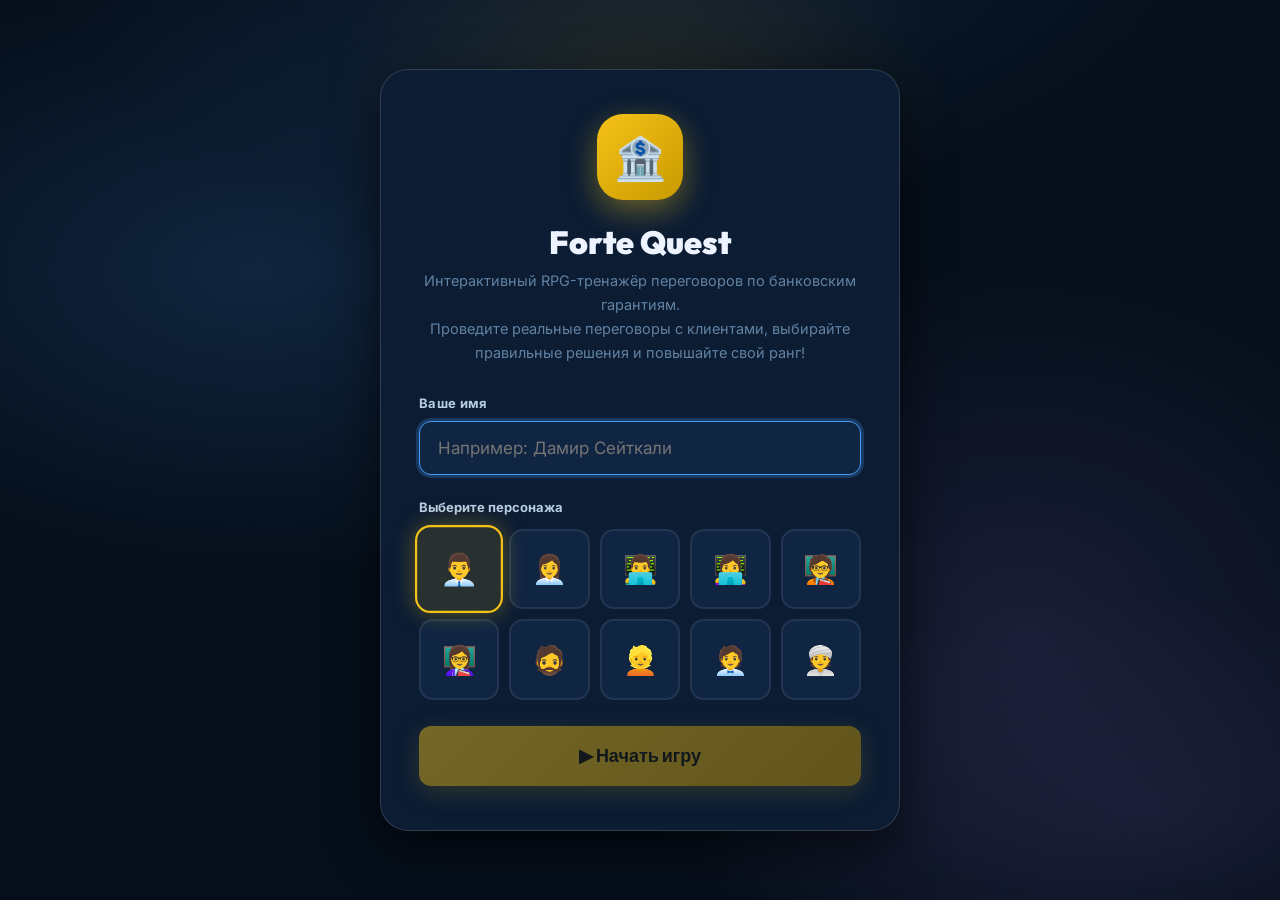
==== index.html @ 0a615088 "feat: initial commit for Forte Quest conversation trainer and docker production stack" ====
<!DOCTYPE html>
<html lang="ru">
<head>
  <meta charset="UTF-8" />
  <meta name="viewport" content="width=device-width, initial-scale=1.0" />
  <title>Forte Quest — Тренажёр консультанта по гарантиям</title>
  <meta name="description" content="Интерактивный тренажёр переговоров по банковским гарантиям ForteBank для сотрудников" />
  <link rel="preconnect" href="https://fonts.googleapis.com" />
  <link rel="preconnect" href="https://fonts.gstatic.com" crossorigin />
  <link href="https://fonts.googleapis.com/css2?family=Outfit:wght@400;500;600;700;800;900&family=Inter:wght@400;500;600&display=swap" rel="stylesheet" />
  <link rel="stylesheet" href="style.css" />
</head>
<body>
  <div id="root">
    <div class="splash">
      <div class="splash-logo">🏦</div>
      <div class="splash-title">Forte Quest</div>
      <div class="splash-sub">Загрузка...</div>
    </div>
  </div>
  <canvas id="confetti-canvas" aria-hidden="true"></canvas>
  <script src="app.js"></script>
</body>
</html>
---- style.css ----
/* ============================================================
   FORTE QUEST — Conversation Trainer
   Full Game Design System & Visual Novel Engine
   ============================================================ */

@import url('https://fonts.googleapis.com/css2?family=Outfit:wght@400;500;600;700;800;900&family=Inter:wght@400;500;600;700&display=swap');

/* ── Design Tokens ── */
:root {
  --bg:           #050e1a;
  --bg2:          #081526;
  --surface:      #0b1c33;
  --surface2:     #102542;
  --surface3:     #173258;
  --surface4:     #1e3f6e;
  --border:       rgba(255,255,255,0.08);
  --border2:      rgba(255,255,255,0.15);
  --gold:         #f5c218;
  --gold-dim:     #c99a00;
  --gold-glow:    rgba(245,194,24,0.35);
  --blue:         #4a9eff;
  --blue-dim:     #1769e0;
  --blue-glow:    rgba(74,158,255,0.35);
  --purple:       #a78bfa;
  --purple-glow:  rgba(167,139,250,0.35);
  --green:        #10d98a;
  --green-glow:   rgba(16,217,138,0.35);
  --red:          #ff5572;
  --red-glow:     rgba(255,85,114,0.35);
  --amber:        #f59e0b;
  --teal:         #22d3ee;
  --text:         #eef4ff;
  --text2:        #b8cde3;
  --muted:        #6282a3;
  --radius:       20px;
  --radius-sm:    12px;
  --radius-xs:    8px;
  --shadow:       0 16px 50px rgba(0,0,0,0.6);
  --shadow-sm:    0 6px 20px rgba(0,0,0,0.4);
  --shadow-neon:  0 0 30px rgba(74,158,255,0.22);
  --tr:           0.22s cubic-bezier(0.4,0,0.2,1);
  font-family: 'Inter', system-ui, sans-serif;
}

/* ── Reset & Base ── */
*, *::before, *::after { box-sizing: border-box; margin: 0; padding: 0; }
html { scroll-behavior: smooth; }
body {
  background: var(--bg);
  background-image: 
    radial-gradient(ellipse 70% 50% at 50% -10%, rgba(74,158,255,0.12) 0%, transparent 70%),
    radial-gradient(ellipse 60% 40% at 90% 90%, rgba(167,139,250,0.08) 0%, transparent 60%);
  color: var(--text);
  min-height: 100vh;
  line-height: 1.55;
  -webkit-font-smoothing: antialiased;
  overflow-x: hidden;
}
h1,h2,h3,h4 { font-family: 'Outfit', sans-serif; line-height: 1.15; }
button { cursor: pointer; font-family: inherit; }

/* ── Confetti Canvas ── */
#confetti-canvas {
  position: fixed; inset: 0;
  pointer-events: none; z-index: 9999;
  display: none;
}

#root { min-height: 100vh; }

/* ── Splash ── */
.splash {
  display: flex; flex-direction: column;
  align-items: center; justify-content: center;
  min-height: 100vh; gap: 14px;
  animation: fadeIn 0.4s ease;
}
.splash-logo  { font-size: 72px; animation: float 2s ease-in-out infinite; }
.splash-title { font-family: 'Outfit', sans-serif; font-size: 40px; font-weight: 900; color: var(--gold); }
.splash-sub   { color: var(--muted); font-size: 16px; }

/* ══════════════════════════════════════════
   HUD (Top Bar)
══════════════════════════════════════════ */
.hud {
  position: sticky; top: 0; z-index: 200;
  background: rgba(8,21,38,0.88);
  backdrop-filter: blur(14px); -webkit-backdrop-filter: blur(14px);
  border-bottom: 1px solid var(--border);
  padding: 12px 24px;
  display: flex; align-items: center; gap: 14px;
}
.hud-logo {
  display: flex; align-items: center; gap: 9px;
  font-family: 'Outfit', sans-serif; font-size: 19px; font-weight: 800;
  color: var(--gold); text-decoration: none; transition: transform var(--tr);
}
.hud-logo:hover { transform: scale(1.03); }
.hud-sep { width: 1px; height: 24px; background: var(--border2); margin: 0 4px; }
.hud-av  { font-size: 26px; }
.hud-name { font-weight: 700; font-size: 14px; color: var(--text); }
.hud-rank {
  font-size: 12px; font-weight: 700;
  background: var(--surface2); border: 1px solid var(--border2);
  border-radius: 99px; padding: 4px 12px; color: var(--gold);
  display: flex; align-items: center; gap: 5px;
}
.hud-pill {
  display: flex; align-items: center; gap: 6px;
  background: linear-gradient(135deg, rgba(245,194,24,0.15), rgba(245,194,24,0.05));
  border: 1px solid rgba(245,194,24,0.3); border-radius: 99px;
  padding: 4px 12px; margin-left: auto;
}
.hud-pill-lbl { font-size: 11px; font-weight: 800; color: var(--gold); }
.hud-pill-val { font-family: 'Outfit', sans-serif; font-size: 16px; font-weight: 900; color: var(--text); }
.hud-btn {
  background: var(--surface2); border: 1px solid var(--border2);
  border-radius: 99px; color: var(--text2); font-size: 13px; font-weight: 700;
  padding: 7px 16px; transition: all var(--tr);
  display: flex; align-items: center; gap: 6px;
}
.hud-btn:hover { background: var(--surface3); border-color: var(--blue); color: #fff; }
.hud-btn.active { border-color: var(--gold); color: var(--gold); }

/* ══════════════════════════════════════════
   LOGIN SCREEN
══════════════════════════════════════════ */
.login-screen {
  min-height: 100vh;
  display: flex; align-items: center; justify-content: center;
  padding: 24px; position: relative; overflow: hidden;
}
.login-bg {
  position: absolute; inset: 0;
  background:
    radial-gradient(ellipse 60% 50% at 20% 30%, rgba(74,158,255,0.16) 0%, transparent 70%),
    radial-gradient(ellipse 50% 60% at 80% 70%, rgba(167,139,250,0.12) 0%, transparent 70%),
    radial-gradient(ellipse 40% 40% at 50% 10%, rgba(245,194,24,0.1) 0%, transparent 60%);
}
.login-card {
  position: relative;
  background: var(--surface);
  border: 1px solid var(--border2);
  border-radius: 28px;
  padding: 44px 38px;
  max-width: 520px; width: 100%;
  box-shadow: var(--shadow);
  animation: slideUp 0.4s ease;
}
.login-emblem {
  width: 86px; height: 86px;
  background: linear-gradient(135deg, var(--gold), var(--gold-dim));
  border-radius: 26px;
  display: flex; align-items: center; justify-content: center;
  font-size: 42px; margin: 0 auto 24px;
  box-shadow: 0 10px 30px rgba(245,194,24,0.4);
  animation: float 3s ease-in-out infinite;
}
.login-title    { text-align: center; font-size: 32px; font-weight: 900; margin-bottom: 8px; }
.login-subtitle { text-align: center; color: var(--muted); font-size: 14.5px; line-height: 1.65; margin-bottom: 28px; }
.field-label    { display: block; font-size: 13px; font-weight: 700; color: var(--text2); margin-bottom: 8px; letter-spacing: 0.3px; }
.field-input {
  width: 100%; background: var(--surface2);
  border: 1.5px solid var(--border2); border-radius: var(--radius-sm);
  padding: 16px 18px; font-size: 17px; font-family: 'Inter', sans-serif;
  color: var(--text); outline: none;
  transition: border-color var(--tr), box-shadow var(--tr);
  margin-bottom: 22px;
}
.field-input:focus { border-color: var(--blue); box-shadow: 0 0 0 3px rgba(74,158,255,0.22); }
.avatar-label { display: block; font-size: 13px; font-weight: 700; color: var(--text2); margin-bottom: 12px; }
.avatar-grid  { display: grid; grid-template-columns: repeat(5,1fr); gap: 10px; margin-bottom: 26px; }
.avatar-btn {
  aspect-ratio: 1; background: var(--surface2);
  border: 2px solid var(--border); border-radius: 14px;
  font-size: 28px; display: flex; align-items: center; justify-content: center;
  transition: all var(--tr);
}
.avatar-btn:hover { border-color: var(--border2); background: var(--surface3); transform: scale(1.08); }
.avatar-btn.active {
  border-color: var(--gold);
  background: rgba(245,194,24,0.12);
  box-shadow: 0 0 20px rgba(245,194,24,0.35);
  transform: scale(1.1);
}

/* ══════════════════════════════════════════
   BUTTONS
══════════════════════════════════════════ */
.btn {
  display: inline-flex; align-items: center; justify-content: center; gap: 9px;
  padding: 16px 28px; border-radius: var(--radius-sm);
  font-family: 'Outfit', sans-serif; font-size: 17px; font-weight: 700;
  border: none; outline: none; transition: all var(--tr);
  user-select: none; min-height: 56px; text-align: center; line-height: 1.2;
}
.btn:focus-visible { outline: 3px solid var(--gold); outline-offset: 3px; }
.btn:active        { transform: scale(0.97); }
.btn-primary {
  background: linear-gradient(135deg, var(--blue), var(--blue-dim));
  color: #fff; box-shadow: 0 6px 24px rgba(74,158,255,0.35);
}
.btn-primary:hover { transform: translateY(-2px); box-shadow: 0 8px 30px rgba(74,158,255,0.5); }
.btn-gold {
  background: linear-gradient(135deg, var(--gold), var(--gold-dim));
  color: #1a1200; box-shadow: 0 6px 24px rgba(245,194,24,0.35);
}
.btn-gold:hover { transform: translateY(-2px); box-shadow: 0 8px 30px rgba(245,194,24,0.5); }
.btn-ghost {
  background: var(--surface2); color: var(--text2);
  border: 1.5px solid var(--border2);
}
.btn-ghost:hover { background: var(--surface3); color: #fff; border-color: var(--blue); }
.btn-full { width: 100%; }
.btn:disabled { opacity: 0.45; cursor: not-allowed; pointer-events: none; }

/* ══════════════════════════════════════════
   MAP / CASES SCREEN
══════════════════════════════════════════ */
.map-screen { max-width: 1140px; margin: 0 auto; padding: 32px 20px 80px; }
.map-hero {
  text-align: center; margin-bottom: 36px;
  animation: fadeIn 0.4s ease;
}
.map-hero-badge {
  display: inline-flex; align-items: center; gap: 7px;
  background: rgba(245,194,24,0.12); border: 1px solid rgba(245,194,24,0.3);
  border-radius: 99px; padding: 6px 16px; font-size: 13px; font-weight: 700;
  color: var(--gold); margin-bottom: 14px;
}
.map-title { font-size: 38px; font-weight: 900; margin-bottom: 10px; }
.map-sub   { color: var(--muted); font-size: 16px; max-width: 620px; margin: 0 auto; line-height: 1.6; }

.case-grid { display: grid; grid-template-columns: repeat(auto-fill, minmax(330px, 1fr)); gap: 22px; margin-bottom: 38px; }
.case-card {
  background: var(--surface);
  border: 1.5px solid var(--border);
  border-radius: 22px; padding: 26px;
  display: flex; flex-direction: column; gap: 14px;
  transition: all 0.28s ease; cursor: pointer;
  position: relative; overflow: hidden;
}
.case-card::before {
  content: ''; position: absolute; top: 0; left: 0; right: 0; height: 4px;
  background: var(--blue); transition: opacity var(--tr); opacity: 0.6;
}
.case-card[data-color="blue"]::before   { background: var(--blue); }
.case-card[data-color="purple"]::before { background: var(--purple); }
.case-card[data-color="amber"]::before  { background: var(--amber); }
.case-card[data-color="teal"]::before   { background: var(--teal); }
.case-card[data-color="green"]::before  { background: var(--green); }
.case-card[data-color="red"]::before    { background: var(--red); }

.case-card:hover {
  transform: translateY(-5px);
  border-color: var(--border2);
  box-shadow: 0 16px 40px rgba(0,0,0,0.5), var(--shadow-neon);
}
.case-card:hover::before { opacity: 1; height: 5px; }

.case-top { display: flex; align-items: center; justify-content: space-between; }
.case-icon {
  width: 54px; height: 54px; border-radius: 16px;
  background: var(--surface2); border: 1px solid var(--border2);
  display: flex; align-items: center; justify-content: center;
  font-size: 30px;
}
.case-badges { display: flex; gap: 6px; }
.badge {
  font-size: 11px; font-weight: 800; border-radius: 99px;
  padding: 4px 10px; text-transform: uppercase; letter-spacing: 0.4px;
}
.badge-done { background: rgba(16,217,138,0.15); color: var(--green); border: 1px solid rgba(16,217,138,0.3); }
.badge-kind { background: var(--surface2); color: var(--text2); border: 1px solid var(--border); }
.case-client { font-size: 13px; font-weight: 700; color: var(--blue); letter-spacing: 0.3px; }
.case-title { font-family: 'Outfit', sans-serif; font-size: 18px; font-weight: 800; line-height: 1.35; color: var(--text); }
.case-request { font-size: 13.5px; color: var(--muted); line-height: 1.55; flex: 1; }
.case-footer {
  display: flex; align-items: center; justify-content: space-between;
  padding-top: 14px; border-top: 1px solid var(--border);
}
.case-footer-meta { font-size: 12px; color: var(--muted); font-weight: 600; }
.case-cta {
  background: none; border: none; font-family: 'Outfit', sans-serif;
  font-weight: 800; font-size: 14px; color: var(--blue);
  display: flex; align-items: center; gap: 4px; transition: gap var(--tr);
}
.case-card:hover .case-cta { color: var(--gold); gap: 7px; }

/* ══════════════════════════════════════════
   VISUAL NOVEL / CONVERSATION ENGINE
══════════════════════════════════════════ */
.convo-screen { max-width: 1180px; margin: 0 auto; padding: 22px 20px 80px; }

.convo-nav {
  display: flex; align-items: center; justify-content: space-between;
  margin-bottom: 18px; flex-wrap: wrap; gap: 12px;
}
.back-btn {
  background: var(--surface2); border: 1px solid var(--border2);
  color: var(--text2); border-radius: 99px; padding: 8px 18px;
  font-size: 13.5px; font-weight: 700; transition: all var(--tr);
}
.back-btn:hover { background: var(--surface3); color: #fff; border-color: var(--blue); }
.convo-case-title {
  font-family: 'Outfit', sans-serif; font-weight: 800; font-size: 16px;
  color: var(--gold); max-width: 650px; text-overflow: ellipsis; overflow: hidden; white-space: nowrap;
}

/* Stage Progress Bar */
.game-stepper {
  background: var(--surface); border: 1px solid var(--border);
  border-radius: 16px; padding: 12px 18px; margin-bottom: 22px;
  display: flex; align-items: center; justify-content: space-between; gap: 8px;
  overflow-x: auto;
}
.step-item {
  display: flex; align-items: center; gap: 8px; flex: 1; min-width: 140px;
  position: relative; opacity: 0.5; transition: all 0.3s ease;
}
.step-item.active { opacity: 1; }
.step-item.done   { opacity: 0.9; }
.step-num {
  width: 28px; height: 28px; border-radius: 50%;
  background: var(--surface2); border: 1.5px solid var(--border2);
  font-family: 'Outfit', sans-serif; font-size: 13px; font-weight: 800;
  display: flex; align-items: center; justify-content: center;
  flex-shrink: 0; color: var(--muted); transition: all 0.3s ease;
}
.step-item.active .step-num {
  background: var(--blue); border-color: var(--blue); color: #fff;
  box-shadow: 0 0 16px var(--blue-glow); transform: scale(1.1);
}
.step-item.done .step-num {
  background: var(--green); border-color: var(--green); color: #05140c;
}
.step-name { font-size: 12px; font-weight: 700; color: var(--text2); white-space: nowrap; }
.step-arrow { color: var(--muted); font-size: 12px; margin-left: auto; padding-right: 6px; }

/* ── GAME ARENA LAYOUT ── */
.convo-layout {
  display: grid;
  grid-template-columns: 310px 1fr;
  gap: 24px;
  align-items: start;
}

/* ── CLIENT CHARACTER CARD (LEFT STAGE) ── */
.client-stage {
  background: var(--surface);
  border: 1.5px solid var(--border);
  border-radius: 24px;
  padding: 24px;
  position: sticky; top: 82px;
  display: flex; flex-direction: column; gap: 18px;
  box-shadow: var(--shadow);
  transition: all 0.3s ease;
}
.client-stage.happy { border-color: var(--green); box-shadow: 0 12px 40px rgba(16,217,138,0.22); }
.client-stage.skeptical { border-color: var(--red); box-shadow: 0 12px 40px rgba(255,85,114,0.22); }

/* Avatar Frame & Animation */
.client-portrait-wrap {
  position: relative;
  display: flex; flex-direction: column; align-items: center; text-align: center;
}
.client-avatar-frame {
  width: 104px; height: 104px;
  border-radius: 30px;
  background: radial-gradient(circle at 35% 35%, var(--surface3), var(--surface2));
  border: 3px solid var(--border2);
  display: flex; align-items: center; justify-content: center;
  position: relative;
  box-shadow: 0 10px 30px rgba(0,0,0,0.5);
  transition: all 0.3s cubic-bezier(0.34, 1.56, 0.64, 1);
  animation: clientBreathe 3.5s ease-in-out infinite;
}
.client-avatar-emoji { font-size: 56px; user-select: none; transition: transform 0.2s ease; }

/* Emotional & State Animations */
.client-avatar-frame.speaking {
  border-color: var(--blue);
  box-shadow: 0 0 25px var(--blue-glow);
  animation: clientSpeaking 0.6s ease-in-out infinite alternate;
}
.client-avatar-frame.happy {
  border-color: var(--green);
  box-shadow: 0 0 30px var(--green-glow);
  animation: clientNod 0.7s ease 2;
}
.client-avatar-frame.skeptical {
  border-color: var(--red);
  box-shadow: 0 0 30px var(--red-glow);
  animation: clientShake 0.45s ease 2;
}

/* Equalizer Bars (Client Speaking) */
.speaking-eq {
  display: flex; align-items: flex-end; gap: 3px; height: 14px;
  position: absolute; bottom: 8px; right: 8px;
  background: rgba(5,14,26,0.85); padding: 3px 5px; border-radius: 6px;
  opacity: 0; transition: opacity 0.25s ease;
}
.client-avatar-frame.speaking .speaking-eq { opacity: 1; }
.eq-bar {
  width: 3px; background: var(--blue); border-radius: 2px;
  animation: eqJump 0.5s ease-in-out infinite alternate;
}
.eq-bar:nth-child(1) { height: 6px; animation-delay: 0.1s; }
.eq-bar:nth-child(2) { height: 12px; animation-delay: 0.25s; }
.eq-bar:nth-child(3) { height: 8px; animation-delay: 0.05s; }
.eq-bar:nth-child(4) { height: 10px; animation-delay: 0.35s; }

/* Status Badge */
.client-status-badge {
  margin-top: 12px;
  display: inline-flex; align-items: center; gap: 6px;
  padding: 4px 12px; border-radius: 99px;
  font-size: 12px; font-weight: 700; letter-spacing: 0.3px;
  background: var(--surface2); border: 1px solid var(--border);
  color: var(--text2); transition: all 0.25s ease;
}
.client-status-badge.speaking {
  background: rgba(74,158,255,0.15); border-color: var(--blue); color: var(--blue);
}
.client-status-badge.happy {
  background: rgba(16,217,138,0.15); border-color: var(--green); color: var(--green);
}
.client-status-badge.skeptical {
  background: rgba(255,85,114,0.15); border-color: var(--red); color: var(--red);
}

.client-name-title {
  font-family: 'Outfit', sans-serif; font-size: 21px; font-weight: 900;
  color: var(--text); margin-top: 8px;
}
.client-archetype {
  font-size: 12px; color: var(--muted); font-weight: 700;
  text-transform: uppercase; letter-spacing: 0.6px;
}

/* Dossier (Client brief) */
.dossier-box {
  background: var(--surface2); border: 1px solid var(--border);
  border-radius: 14px; padding: 14px;
}
.dossier-header {
  display: flex; align-items: center; justify-content: space-between;
  font-size: 11px; font-weight: 800; color: var(--muted);
  text-transform: uppercase; letter-spacing: 0.8px; margin-bottom: 8px;
}
.dossier-row {
  display: flex; justify-content: space-between; align-items: baseline;
  font-size: 12.5px; padding: 4px 0; border-bottom: 1px dashed var(--border);
}
.dossier-row:last-child { border-bottom: none; }
.dossier-lbl { color: var(--muted); white-space: nowrap; margin-right: 8px; }
.dossier-val { color: var(--text); font-weight: 600; text-align: right; }

/* ── TRUST & XP GAUGES ── */
.trust-widget {
  background: var(--surface2); border: 1px solid var(--border);
  border-radius: 16px; padding: 14px; position: relative;
}
.trust-header-row {
  display: flex; justify-content: space-between; align-items: center;
  margin-bottom: 8px;
}
.trust-title-text {
  font-size: 12px; font-weight: 800; color: var(--muted);
  text-transform: uppercase; letter-spacing: 0.5px; display: flex; align-items: center; gap: 5px;
}
.trust-number-val {
  font-family: 'Outfit', sans-serif; font-size: 22px; font-weight: 900;
  transition: color 0.3s ease;
}
.trust-number-val.lo  { color: var(--red); }
.trust-number-val.mid { color: var(--amber); }
.trust-number-val.hi  { color: var(--green); }

.trust-gauge-rail {
  height: 12px; background: var(--surface3);
  border-radius: 99px; overflow: hidden; position: relative;
}
.trust-gauge-bar {
  height: 100%; border-radius: 99px;
  transition: width 0.6s cubic-bezier(0.34, 1.56, 0.64, 1), background 0.4s ease;
}
.trust-gauge-bar.lo  { background: linear-gradient(90deg, #ff3355, var(--red)); }
.trust-gauge-bar.mid { background: linear-gradient(90deg, var(--amber), var(--gold)); }
.trust-gauge-bar.hi  { background: linear-gradient(90deg, var(--teal), var(--green)); }

/* Floating Combat Text / Score Pills */
.floating-fx-container {
  position: absolute; top: -14px; right: 14px;
  pointer-events: none; z-index: 50;
}
.floating-pill {
  display: inline-flex; align-items: center; gap: 6px;
  padding: 6px 14px; border-radius: 99px;
  font-family: 'Outfit', sans-serif; font-size: 15px; font-weight: 900;
  box-shadow: 0 8px 24px rgba(0,0,0,0.5);
  animation: floatUpAndFade 1.8s forwards cubic-bezier(0.2, 0.8, 0.2, 1);
}
.floating-pill.pos {
  background: var(--green); color: #042213; box-shadow: 0 0 25px var(--green-glow);
}
.floating-pill.neg {
  background: var(--red); color: #fff; box-shadow: 0 0 25px var(--red-glow);
}

/* ── DIALOGUE DECK (RIGHT AREA) ── */
.dialogue-deck {
  display: flex; flex-direction: column; gap: 18px;
}

/* Chat History Bubbles */
.chat-stream {
  display: flex; flex-direction: column; gap: 12px;
  max-height: 380px; overflow-y: auto; padding-right: 6px;
}
.chat-stream::-webkit-scrollbar { width: 6px; }
.chat-stream::-webkit-scrollbar-thumb { background: var(--surface3); border-radius: 99px; }

.chat-bubble {
  padding: 14px 18px; border-radius: 18px;
  max-width: 88%; font-size: 15px; line-height: 1.55;
  animation: bubbleIn 0.25s ease;
}
.chat-bubble.client {
  background: var(--surface); border: 1.5px solid var(--border);
  border-bottom-left-radius: 4px; align-self: flex-start;
}
.chat-bubble.you {
  background: linear-gradient(135deg, #184ea3, var(--blue-dim));
  border: 1px solid rgba(255,255,255,0.15);
  color: #fff; border-bottom-right-radius: 4px; align-self: flex-end;
  box-shadow: 0 6px 20px rgba(24,78,163,0.35);
}
.bubble-speaker-tag {
  display: block; font-size: 11px; font-weight: 800;
  text-transform: uppercase; letter-spacing: 0.6px; margin-bottom: 5px;
}
.chat-bubble.client .bubble-speaker-tag { color: var(--blue); }
.chat-bubble.you .bubble-speaker-tag { color: rgba(255,255,255,0.7); }

/* ── VISUAL NOVEL DIALOGUE BOX (ACTIVE SPEAKER) ── */
.vn-dialogue-frame {
  background: var(--surface);
  border: 2px solid var(--border2);
  border-radius: 22px;
  padding: 22px 26px;
  position: relative;
  box-shadow: var(--shadow);
  transition: border-color var(--tr);
}
.vn-dialogue-frame.speaking-glow {
  border-color: var(--blue);
  box-shadow: 0 10px 40px rgba(0,0,0,0.6), 0 0 30px rgba(74,158,255,0.2);
}
.vn-dialogue-top {
  display: flex; align-items: center; justify-content: space-between;
  margin-bottom: 12px;
}
.vn-speaker-badge {
  display: inline-flex; align-items: center; gap: 7px;
  font-family: 'Outfit', sans-serif; font-size: 14px; font-weight: 800;
  color: var(--gold); background: rgba(245,194,24,0.1);
  border: 1px solid rgba(245,194,24,0.25); border-radius: 8px;
  padding: 4px 12px; text-transform: uppercase; letter-spacing: 0.5px;
}
.vn-skip-btn {
  background: var(--surface2); border: 1px solid var(--border2);
  color: var(--muted); border-radius: 99px; padding: 5px 14px;
  font-size: 12px; font-weight: 700; transition: all var(--tr);
  display: flex; align-items: center; gap: 5px;
}
.vn-skip-btn:hover { background: var(--surface3); color: #fff; border-color: var(--blue); }

.vn-dialogue-text {
  font-size: 16.5px; line-height: 1.6; color: var(--text);
  min-height: 52px; cursor: pointer;
}
.typewriter-cursor {
  display: inline-block; color: var(--blue); font-weight: 900;
  margin-left: 2px; animation: cursorBlink 0.6s infinite;
}

/* ── RPG ACTION CHOICES (OPTIONS 1, 2, 3) ── */
.rpg-actions-container {
  display: flex; flex-direction: column; gap: 12px;
  animation: slideUp 0.35s ease;
}
.rpg-actions-title {
  font-size: 12px; font-weight: 800; color: var(--muted);
  text-transform: uppercase; letter-spacing: 0.8px;
  display: flex; align-items: center; gap: 7px;
}
.rpg-choice-card {
  width: 100%; text-align: left;
  background: var(--surface);
  border: 1.5px solid var(--border2);
  border-radius: 16px; padding: 18px 22px;
  font-size: 15px; font-family: 'Inter', sans-serif;
  color: var(--text); line-height: 1.55;
  transition: all var(--tr);
  display: flex; gap: 16px; align-items: flex-start;
  position: relative; overflow: hidden;
}
.rpg-choice-card::before {
  content: ''; position: absolute; left: 0; top: 0; bottom: 0; width: 4px;
  background: transparent; transition: background var(--tr);
}
.rpg-choice-card:hover {
  border-color: var(--blue);
  background: rgba(74,158,255,0.08);
  transform: translateX(6px);
  box-shadow: 0 8px 24px rgba(0,0,0,0.3);
}
.rpg-choice-card:hover::before { background: var(--blue); }

.rpg-key-badge {
  font-family: 'Outfit', sans-serif; font-size: 13px; font-weight: 900;
  width: 32px; height: 32px; border-radius: 9px;
  background: var(--surface2); border: 1px solid var(--border2);
  color: var(--muted);
  display: flex; align-items: center; justify-content: center;
  flex-shrink: 0; margin-top: 1px; transition: all var(--tr);
}
.rpg-choice-card:hover .rpg-key-badge {
  background: var(--blue); color: #fff; border-color: var(--blue);
  box-shadow: 0 0 12px var(--blue-glow);
}

/* ── COACH / MENTOR POPUP (AFTER CHOICE) ── */
.coach-deck {
  background: var(--surface); border-radius: 18px;
  padding: 18px 22px; border: 1.5px solid var(--border);
  display: flex; gap: 16px; align-items: flex-start;
  animation: slideUp 0.3s ease;
}
.coach-deck.good {
  border-color: var(--green);
  background: linear-gradient(135deg, rgba(16,217,138,0.1), var(--surface));
}
.coach-deck.bad {
  border-color: var(--red);
  background: linear-gradient(135deg, rgba(255,85,114,0.1), var(--surface));
}
.coach-avatar-box {
  width: 48px; height: 48px; border-radius: 14px;
  background: var(--surface2); border: 1.5px solid var(--border2);
  display: flex; align-items: center; justify-content: center;
  font-size: 26px; flex-shrink: 0;
}
.coach-deck.good .coach-avatar-box { border-color: var(--green); box-shadow: 0 0 15px var(--green-glow); }
.coach-deck.bad .coach-avatar-box  { border-color: var(--red); box-shadow: 0 0 15px var(--red-glow); }

.coach-content { flex: 1; }
.coach-title-row {
  display: flex; align-items: center; justify-content: space-between;
  margin-bottom: 6px;
}
.coach-name {
  font-family: 'Outfit', sans-serif; font-size: 14px; font-weight: 800;
  color: var(--gold); text-transform: uppercase; letter-spacing: 0.5px;
}
.coach-score-tag {
  font-family: 'Outfit', sans-serif; font-size: 14px; font-weight: 900;
  padding: 3px 10px; border-radius: 99px;
}
.coach-score-tag.pos { background: rgba(16,217,138,0.2); color: var(--green); }
.coach-score-tag.neg { background: rgba(255,85,114,0.2); color: var(--red); }
.coach-body-text { font-size: 14.5px; line-height: 1.6; color: var(--text2); }

/* ══════════════════════════════════════════
   RESULT SCREEN
══════════════════════════════════════════ */
.result-screen { max-width: 780px; margin: 0 auto; padding: 24px 20px 80px; }

.result-hero {
  background: var(--surface); border: 1.5px solid var(--border);
  border-radius: 28px; padding: 42px 32px; text-align: center;
  margin-bottom: 24px; position: relative; overflow: hidden;
  box-shadow: var(--shadow);
}
.result-hero::before {
  content: ''; position: absolute; inset: 0;
  background: radial-gradient(ellipse at 50% 0%, rgba(74,158,255,0.15), transparent 60%);
}
.result-circle {
  width: 120px; height: 120px; border-radius: 50%;
  display: flex; align-items: center; justify-content: center;
  font-family: 'Outfit', sans-serif; font-size: 36px; font-weight: 900;
  margin: 0 auto 20px; position: relative;
  box-shadow: 0 12px 36px rgba(0,0,0,0.5);
}
.result-circle.great {
  background: linear-gradient(135deg, rgba(16,217,138,0.25), rgba(16,217,138,0.05));
  border: 3px solid var(--green); color: var(--green);
  box-shadow: 0 0 35px var(--green-glow);
}
.result-circle.ok {
  background: linear-gradient(135deg, rgba(245,194,24,0.25), rgba(245,194,24,0.05));
  border: 3px solid var(--gold); color: var(--gold);
  box-shadow: 0 0 35px var(--gold-glow);
}
.result-circle.poor {
  background: linear-gradient(135deg, rgba(255,85,114,0.25), rgba(255,85,114,0.05));
  border: 3px solid var(--red); color: var(--red);
  box-shadow: 0 0 35px var(--red-glow);
}

.result-title { font-size: 28px; font-weight: 900; margin-bottom: 10px; }
.result-note  { color: var(--text2); font-size: 15px; max-width: 540px; margin: 0 auto 22px; line-height: 1.65; }
.xp-badge {
  display: inline-flex; align-items: center; gap: 6px;
  background: linear-gradient(135deg, var(--gold), var(--gold-dim));
  color: #1a1200; font-family: 'Outfit', sans-serif; font-size: 18px; font-weight: 900;
  padding: 8px 22px; border-radius: 99px;
  box-shadow: 0 6px 20px rgba(245,194,24,0.35);
}

.correct-product-box {
  background: var(--surface); border: 1.5px solid rgba(16,217,138,0.3);
  border-radius: 20px; padding: 22px; margin-bottom: 24px;
  display: flex; gap: 18px; align-items: flex-start;
}
.correct-product-icon { font-size: 32px; flex-shrink: 0; }
.correct-product-label { font-size: 12px; font-weight: 800; color: var(--green); text-transform: uppercase; letter-spacing: 0.6px; margin-bottom: 4px; }
.correct-product-name { font-family: 'Outfit', sans-serif; font-size: 18px; font-weight: 900; color: #fff; margin-bottom: 6px; }
.correct-product-detail { font-size: 13.5px; color: var(--text2); line-height: 1.6; }

.action-row { display: flex; gap: 14px; flex-wrap: wrap; }

.review-section { display: flex; flex-direction: column; gap: 14px; }
.review-item {
  background: var(--surface); border: 1.5px solid var(--border);
  border-radius: 18px; padding: 20px 24px;
}
.review-item.ok   { border-left: 5px solid var(--green); }
.review-item.miss { border-left: 5px solid var(--red); }
.review-stage { font-size: 12px; font-weight: 800; color: var(--muted); text-transform: uppercase; letter-spacing: 0.5px; margin-bottom: 6px; }
.review-result-tag { font-family: 'Outfit', sans-serif; font-size: 14px; font-weight: 800; margin-bottom: 8px; }
.review-result-tag.ok   { color: var(--green); }
.review-result-tag.miss { color: var(--red); }
.review-choice { font-size: 14.5px; font-style: italic; color: var(--text); margin-bottom: 8px; }
.review-why { font-size: 13.5px; color: var(--text2); line-height: 1.55; }

/* ══════════════════════════════════════════
   LEADERBOARD & CERTIFICATE
══════════════════════════════════════════ */
.lb-screen { max-width: 740px; margin: 0 auto; padding: 24px 20px 80px; }
.lb-head   { text-align: center; margin-bottom: 32px; }
.lb-head h1{ font-size: 32px; font-weight: 900; margin-bottom: 8px; }
.lb-head p { color: var(--muted); font-size: 15px; }
.lb-list   { display: flex; flex-direction: column; gap: 10px; }
.lb-item {
  background: var(--surface); border: 1.5px solid var(--border);
  border-radius: 16px; padding: 14px 20px;
  display: flex; align-items: center; gap: 16px;
  transition: all var(--tr);
}
.lb-item.me  { border-color: var(--blue); background: rgba(74,158,255,0.08); }
.lb-item.top { border-color: rgba(245,194,24,0.4); }
.lb-pos { font-family: 'Outfit', sans-serif; font-size: 20px; font-weight: 900; width: 34px; text-align: center; }
.lb-pos.gold   { color: var(--gold); }
.lb-pos.silver { color: #d1d5db; }
.lb-pos.bronze { color: #f97316; }
.lb-av   { font-size: 32px; }
.lb-info { flex: 1; }
.lb-name { font-weight: 800; font-size: 16px; }
.lb-rank { font-size: 12px; color: var(--muted); }
.lb-xp-group { text-align: right; }
.lb-xp-val   { font-family: 'Outfit', sans-serif; font-size: 20px; font-weight: 900; color: var(--gold); }
.lb-xp-lbl   { font-size: 11px; color: var(--muted); font-weight: 700; }

.cert-screen { max-width: 780px; margin: 0 auto; padding: 24px 20px 80px; }
.cert-card {
  background: #fff; color: #111; border-radius: 24px; padding: 48px;
  text-align: center; position: relative;
  box-shadow: 0 20px 60px rgba(0,0,0,0.6);
  border: 4px double #d4af37;
}
.cert-corner { position: absolute; font-size: 22px; opacity: 0.6; }
.cert-corner.tl { top: 16px; left: 16px; }
.cert-corner.tr { top: 16px; right: 16px; }
.cert-corner.bl { bottom: 16px; left: 16px; }
.cert-corner.br { bottom: 16px; right: 16px; }
.cert-badge { font-size: 56px; margin-bottom: 12px; }
.cert-issued { font-size: 13px; font-weight: 800; color: #888; text-transform: uppercase; letter-spacing: 2px; margin-bottom: 8px; }
.cert-name { font-family: 'Outfit', sans-serif; font-size: 32px; font-weight: 900; color: #05101f; margin-bottom: 14px; }
.cert-text { font-size: 16px; color: #444; line-height: 1.6; max-width: 560px; margin: 0 auto 24px; }
.cert-hr   { border: none; border-top: 1px solid #e5e7eb; margin: 20px 0; }
.cert-stats { display: flex; justify-content: space-around; }
.cert-stat-val { font-family: 'Outfit', sans-serif; font-size: 24px; font-weight: 900; color: #111; }
.cert-stat-val.gold { color: #b45309; }
.cert-stat-lbl { font-size: 12px; color: #666; font-weight: 600; margin-top: 2px; }
.cert-footer   { font-size: 12px; color: #999; }

/* ── CEREMONY OVERLAY ── */
.ceremony-overlay {
  position: fixed; inset: 0; background: rgba(0,0,0,0.85);
  backdrop-filter: blur(14px); -webkit-backdrop-filter: blur(14px);
  z-index: 500; display: flex; align-items: center; justify-content: center;
  padding: 24px; animation: fadeIn 0.3s ease;
}
.ceremony-card {
  background: var(--surface); border: 2px solid var(--gold);
  border-radius: 32px; padding: 48px 36px; text-align: center;
  max-width: 440px; width: 100%;
  box-shadow: 0 24px 80px rgba(0,0,0,0.8), 0 0 50px var(--gold-glow);
  animation: scaleIn 0.4s cubic-bezier(0.34,1.56,0.64,1);
}
.ceremony-stars { font-size: 48px; margin-bottom: 16px; }
.ceremony-lbl   { font-size: 12px; color: var(--muted); letter-spacing: 2px; text-transform: uppercase; margin-bottom: 6px; }
.ceremony-title { font-family: 'Outfit', sans-serif; font-size: 32px; font-weight: 900; color: var(--gold); margin-bottom: 8px; }
.ceremony-sub   { color: var(--text2); font-size: 14.5px; margin-bottom: 26px; line-height: 1.6; }

/* ── KEYFRAME ANIMATIONS ── */
@keyframes fadeIn   { from { opacity: 0; } to { opacity: 1; } }
@keyframes slideUp  { from { opacity: 0; transform: translateY(18px); } to { opacity: 1; transform: translateY(0); } }
@keyframes scaleIn  { from { opacity: 0; transform: scale(0.75); } to { opacity: 1; transform: scale(1); } }
@keyframes bubbleIn { from { opacity: 0; transform: translateY(10px); } to { opacity: 1; transform: translateY(0); } }
@keyframes float    { 0%,100% { transform: translateY(0); } 50% { transform: translateY(-8px); } }
@keyframes clientBreathe { 0%,100% { transform: translateY(0) scale(1); } 50% { transform: translateY(-4px) scale(1.02); } }
@keyframes clientSpeaking {
  0%   { transform: translateY(0) scale(1); }
  100% { transform: translateY(-3px) scale(1.03); }
}
@keyframes clientNod {
  0%,100% { transform: translateY(0) rotate(0deg); }
  30%     { transform: translateY(6px) rotate(2deg); }
  60%     { transform: translateY(-4px) rotate(-1deg); }
}
@keyframes clientShake {
  0%,100% { transform: translateX(0); }
  25%     { transform: translateX(-6px) rotate(-2deg); }
  75%     { transform: translateX(6px) rotate(2deg); }
}
@keyframes eqJump {
  0%   { height: 4px; }
  100% { height: 13px; }
}
@keyframes cursorBlink {
  0%,100% { opacity: 1; }
  50%     { opacity: 0; }
}
@keyframes floatUpAndFade {
  0%   { opacity: 0; transform: translateY(12px) scale(0.85); }
  15%  { opacity: 1; transform: translateY(0) scale(1.05); }
  30%  { transform: translateY(-5px) scale(1); }
  80%  { opacity: 1; transform: translateY(-35px); }
  100% { opacity: 0; transform: translateY(-50px) scale(0.9); }
}

/* ── RESPONSIVE ── */
@media (max-width: 880px) {
  .convo-layout { grid-template-columns: 1fr; }
  .client-stage { position: static; }
  .case-grid    { grid-template-columns: 1fr; }
  .hud-name, .hud-rank { display: none; }
}
@media (max-width: 540px) {
  .login-card { padding: 30px 20px; }
  .cert-card  { padding: 32px 18px; }
  .result-hero{ padding: 28px 18px; }
  .hud-pill   { display: none; }
  .game-stepper { display: none; }
}
@media print {
  .hud, .back-btn, .action-row, #confetti-canvas { display: none !important; }
  body  { background: #fff; color: #000; }
  .cert-card { border: 2px solid #ccc; box-shadow: none; }
}
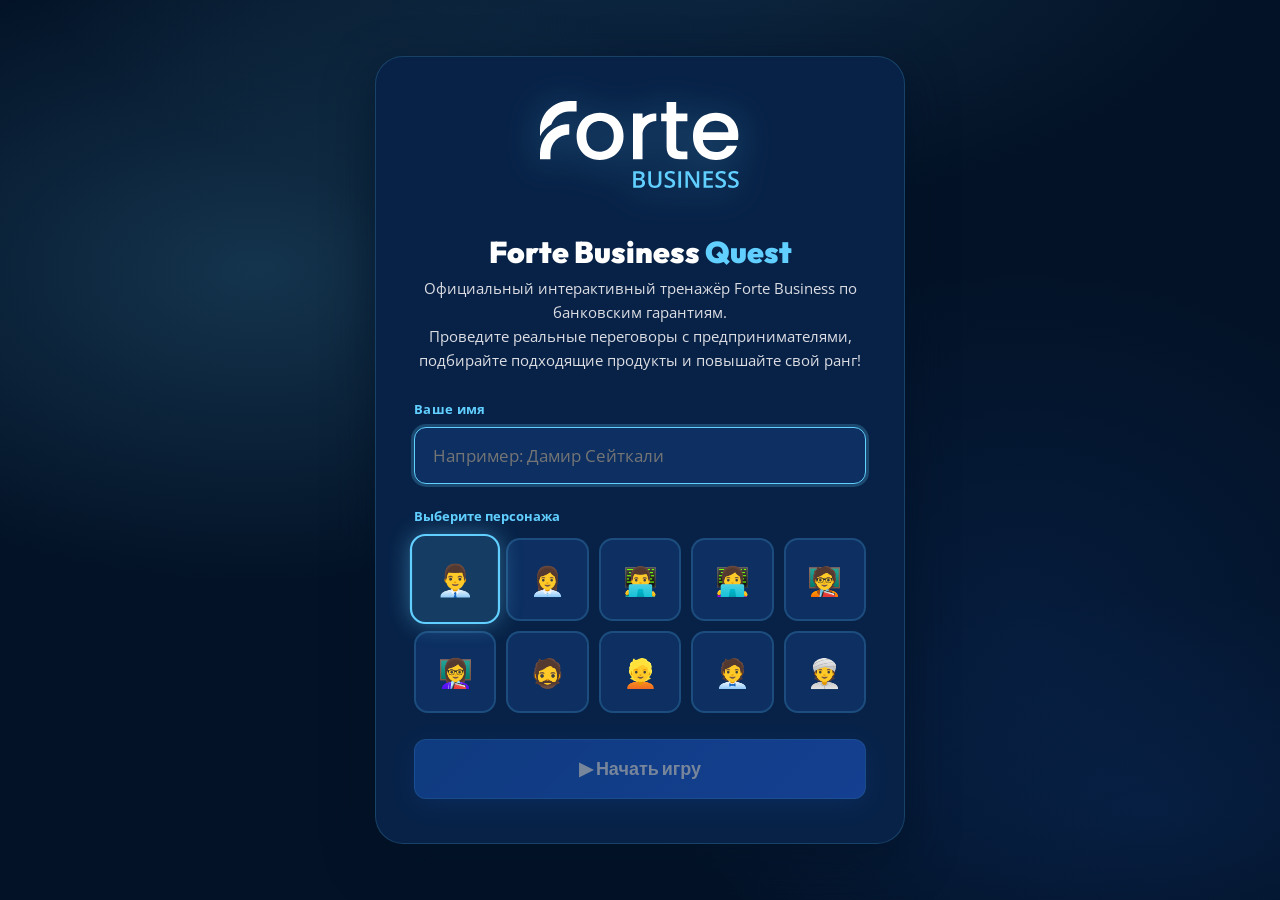
==== commit 7c8f0a1b: "feat: apply official Forte Business brandbook design system, logos, and blue palette" ====
--- a/index.html
+++ b/index.html
@@ -3,19 +3,19 @@
 <head>
   <meta charset="UTF-8" />
   <meta name="viewport" content="width=device-width, initial-scale=1.0" />
-  <title>Forte Quest — Тренажёр консультанта по гарантиям</title>
-  <meta name="description" content="Интерактивный тренажёр переговоров по банковским гарантиям ForteBank для сотрудников" />
+  <title>Forte Business Quest — Тренажёр по банковским гарантиям</title>
+  <meta name="description" content="Интерактивный RPG-тренажёр переговоров Forte Business по банковским гарантиям для сотрудников" />
   <link rel="preconnect" href="https://fonts.googleapis.com" />
   <link rel="preconnect" href="https://fonts.gstatic.com" crossorigin />
-  <link href="https://fonts.googleapis.com/css2?family=Outfit:wght@400;500;600;700;800;900&family=Inter:wght@400;500;600&display=swap" rel="stylesheet" />
+  <link href="https://fonts.googleapis.com/css2?family=Open+Sans:wght@300;400;500;600;700;800&family=Outfit:wght@600;700;800;900&display=swap" rel="stylesheet" />
   <link rel="stylesheet" href="style.css" />
 </head>
 <body>
   <div id="root">
     <div class="splash">
-      <div class="splash-logo">🏦</div>
-      <div class="splash-title">Forte Quest</div>
-      <div class="splash-sub">Загрузка...</div>
+      <img src="content/forte-business-dark.svg" alt="Forte Business" class="splash-logo-img" />
+      <div class="splash-title">QUEST</div>
+      <div class="splash-sub">Загрузка симулятора переговоров...</div>
     </div>
   </div>
   <canvas id="confetti-canvas" aria-hidden="true"></canvas>
--- a/style.css
+++ b/style.css
@@ -1,45 +1,60 @@
 /* ============================================================
-   FORTE QUEST — Conversation Trainer
-   Full Game Design System & Visual Novel Engine
+   FORTE BUSINESS QUEST — Design System & Visual Engine
+   Strictly aligned with official Forte Business Brandbook:
+   - Primary: Forte Business Navy (#072146)
+   - Brand Accent: Forte Sky Blue (#61CFFF)
+   - Interactive Blue: (#185AC5)
+   - Secondary / Coral: (#FC9385)
+   - Gold Swatch: (#F0C54F)
+   - Typography: Open Sans (Google Fonts) & Outfit Display
    ============================================================ */
 
-@import url('https://fonts.googleapis.com/css2?family=Outfit:wght@400;500;600;700;800;900&family=Inter:wght@400;500;600;700&display=swap');
-
-/* ── Design Tokens ── */
+@import url('https://fonts.googleapis.com/css2?family=Open+Sans:wght@300;400;500;600;700;800&family=Outfit:wght@600;700;800;900&display=swap');
+
+/* ── Forte Business Brand Tokens ── */
 :root {
-  --bg:           #050e1a;
-  --bg2:          #081526;
-  --surface:      #0b1c33;
-  --surface2:     #102542;
-  --surface3:     #173258;
-  --surface4:     #1e3f6e;
-  --border:       rgba(255,255,255,0.08);
-  --border2:      rgba(255,255,255,0.15);
-  --gold:         #f5c218;
-  --gold-dim:     #c99a00;
-  --gold-glow:    rgba(245,194,24,0.35);
-  --blue:         #4a9eff;
-  --blue-dim:     #1769e0;
-  --blue-glow:    rgba(74,158,255,0.35);
-  --purple:       #a78bfa;
-  --purple-glow:  rgba(167,139,250,0.35);
-  --green:        #10d98a;
-  --green-glow:   rgba(16,217,138,0.35);
-  --red:          #ff5572;
-  --red-glow:     rgba(255,85,114,0.35);
-  --amber:        #f59e0b;
-  --teal:         #22d3ee;
-  --text:         #eef4ff;
-  --text2:        #b8cde3;
-  --muted:        #6282a3;
-  --radius:       20px;
-  --radius-sm:    12px;
-  --radius-xs:    8px;
-  --shadow:       0 16px 50px rgba(0,0,0,0.6);
-  --shadow-sm:    0 6px 20px rgba(0,0,0,0.4);
-  --shadow-neon:  0 0 30px rgba(74,158,255,0.22);
-  --tr:           0.22s cubic-bezier(0.4,0,0.2,1);
-  font-family: 'Inter', system-ui, sans-serif;
+  /* Brandbook Palette */
+  --fb-navy:         #072146;   /* Official Forte Business Primary Navy */
+  --fb-sky:          #61CFFF;   /* Official Forte Business Sky Blue */
+  --fb-sky-glow:     rgba(97, 207, 255, 0.4);
+  --fb-sky-dim:      rgba(97, 207, 255, 0.15);
+  --fb-blue:         #185AC5;   /* Forte Digital Interactive Blue */
+  --fb-blue-hover:   #1e6ce6;
+  --fb-dark:         #031226;   /* Main background */
+  --fb-dark-alt:     #051833;
+  --fb-card:         #082247;   /* Elevated card surface */
+  --fb-card2:        #0d2f61;   /* Hover / Input surface */
+  --fb-card3:        #133c7b;   /* Highlight surface */
+  --fb-slate:        #808B9F;   /* Brandbook Slate / Muted */
+  --fb-coral:        #FC9385;   /* Brandbook Coral Sunshine */
+  --fb-gold:         #F0C54F;   /* Brandbook Gold (XP / Badges) */
+  --fb-green:        #10D98A;   /* Success */
+  --fb-red:          #FF5572;   /* Error */
+
+  /* Aliases */
+  --bg:              var(--fb-dark);
+  --bg2:             var(--fb-dark-alt);
+  --surface:         var(--fb-card);
+  --surface2:        var(--fb-card2);
+  --surface3:        var(--fb-card3);
+  --border:          rgba(97, 207, 255, 0.18);
+  --border2:         rgba(97, 207, 255, 0.35);
+  --blue:            var(--fb-sky);
+  --blue-dim:        var(--fb-blue);
+  --gold:            var(--fb-gold);
+  --green:           var(--fb-green);
+  --red:             var(--fb-coral);
+  --text:            #FFFFFF;
+  --text2:           #DCDDE3;
+  --muted:           var(--fb-slate);
+
+  --radius:          20px;
+  --radius-sm:       12px;
+  --radius-xs:       8px;
+  --shadow:          0 16px 48px rgba(3, 18, 38, 0.7);
+  --shadow-neon:     0 0 32px rgba(97, 207, 255, 0.25);
+  --tr:              0.22s cubic-bezier(0.4, 0, 0.2, 1);
+  font-family: 'Open Sans', system-ui, -apple-system, sans-serif;
 }
 
 /* ── Reset & Base ── */
@@ -48,15 +63,15 @@
 body {
   background: var(--bg);
   background-image: 
-    radial-gradient(ellipse 70% 50% at 50% -10%, rgba(74,158,255,0.12) 0%, transparent 70%),
-    radial-gradient(ellipse 60% 40% at 90% 90%, rgba(167,139,250,0.08) 0%, transparent 60%);
+    radial-gradient(ellipse 70% 50% at 50% -10%, rgba(97,207,255,0.14) 0%, transparent 70%),
+    radial-gradient(ellipse 60% 40% at 90% 90%, rgba(24,90,197,0.12) 0%, transparent 60%);
   color: var(--text);
   min-height: 100vh;
   line-height: 1.55;
   -webkit-font-smoothing: antialiased;
   overflow-x: hidden;
 }
-h1,h2,h3,h4 { font-family: 'Outfit', sans-serif; line-height: 1.15; }
+h1,h2,h3,h4 { font-family: 'Outfit', 'Open Sans', sans-serif; line-height: 1.15; }
 button { cursor: pointer; font-family: inherit; }
 
 /* ── Confetti Canvas ── */
@@ -72,55 +87,62 @@
 .splash {
   display: flex; flex-direction: column;
   align-items: center; justify-content: center;
-  min-height: 100vh; gap: 14px;
+  min-height: 100vh; gap: 16px;
   animation: fadeIn 0.4s ease;
 }
-.splash-logo  { font-size: 72px; animation: float 2s ease-in-out infinite; }
-.splash-title { font-family: 'Outfit', sans-serif; font-size: 40px; font-weight: 900; color: var(--gold); }
-.splash-sub   { color: var(--muted); font-size: 16px; }
+.splash-logo-img { width: 220px; height: auto; animation: float 2.5s ease-in-out infinite; }
+.splash-title {
+  font-family: 'Outfit', sans-serif; font-size: 28px; font-weight: 900;
+  color: var(--fb-sky); letter-spacing: 4px;
+}
+.splash-sub   { color: var(--muted); font-size: 15px; font-weight: 500; }
 
 /* ══════════════════════════════════════════
-   HUD (Top Bar)
+   HUD (Top Header)
 ══════════════════════════════════════════ */
 .hud {
   position: sticky; top: 0; z-index: 200;
-  background: rgba(8,21,38,0.88);
+  background: rgba(7, 33, 70, 0.92);
   backdrop-filter: blur(14px); -webkit-backdrop-filter: blur(14px);
-  border-bottom: 1px solid var(--border);
+  border-bottom: 1.5px solid var(--border);
   padding: 12px 24px;
-  display: flex; align-items: center; gap: 14px;
+  display: flex; align-items: center; gap: 16px;
 }
 .hud-logo {
-  display: flex; align-items: center; gap: 9px;
-  font-family: 'Outfit', sans-serif; font-size: 19px; font-weight: 800;
-  color: var(--gold); text-decoration: none; transition: transform var(--tr);
+  display: flex; align-items: center; gap: 10px;
+  text-decoration: none; transition: transform var(--tr);
 }
 .hud-logo:hover { transform: scale(1.03); }
-.hud-sep { width: 1px; height: 24px; background: var(--border2); margin: 0 4px; }
+.forte-logo-img { height: 28px; width: auto; display: block; }
+.hud-app-tag {
+  font-family: 'Outfit', sans-serif; font-size: 13px; font-weight: 900;
+  color: #031226; background: var(--fb-sky);
+  border-radius: 6px; padding: 3px 8px; letter-spacing: 1.5px;
+}
+.hud-sep { width: 1.5px; height: 26px; background: var(--border); margin: 0 4px; }
 .hud-av  { font-size: 26px; }
 .hud-name { font-weight: 700; font-size: 14px; color: var(--text); }
 .hud-rank {
   font-size: 12px; font-weight: 700;
-  background: var(--surface2); border: 1px solid var(--border2);
-  border-radius: 99px; padding: 4px 12px; color: var(--gold);
+  background: var(--surface2); border: 1px solid var(--border);
+  border-radius: 99px; padding: 4px 12px; color: var(--fb-sky);
   display: flex; align-items: center; gap: 5px;
 }
 .hud-pill {
   display: flex; align-items: center; gap: 6px;
-  background: linear-gradient(135deg, rgba(245,194,24,0.15), rgba(245,194,24,0.05));
-  border: 1px solid rgba(245,194,24,0.3); border-radius: 99px;
-  padding: 4px 12px; margin-left: auto;
-}
-.hud-pill-lbl { font-size: 11px; font-weight: 800; color: var(--gold); }
-.hud-pill-val { font-family: 'Outfit', sans-serif; font-size: 16px; font-weight: 900; color: var(--text); }
+  background: linear-gradient(135deg, rgba(97,207,255,0.18), rgba(97,207,255,0.06));
+  border: 1px solid var(--fb-sky); border-radius: 99px;
+  padding: 4px 14px; margin-left: auto;
+}
+.hud-pill-lbl { font-size: 11px; font-weight: 800; color: var(--fb-sky); }
+.hud-pill-val { font-family: 'Outfit', sans-serif; font-size: 16px; font-weight: 900; color: #fff; }
 .hud-btn {
-  background: var(--surface2); border: 1px solid var(--border2);
+  background: var(--surface2); border: 1px solid var(--border);
   border-radius: 99px; color: var(--text2); font-size: 13px; font-weight: 700;
-  padding: 7px 16px; transition: all var(--tr);
+  padding: 8px 16px; transition: all var(--tr);
   display: flex; align-items: center; gap: 6px;
 }
-.hud-btn:hover { background: var(--surface3); border-color: var(--blue); color: #fff; }
-.hud-btn.active { border-color: var(--gold); color: var(--gold); }
+.hud-btn:hover { background: var(--surface3); border-color: var(--fb-sky); color: #fff; }
 
 /* ══════════════════════════════════════════
    LOGIN SCREEN
@@ -133,42 +155,42 @@
 .login-bg {
   position: absolute; inset: 0;
   background:
-    radial-gradient(ellipse 60% 50% at 20% 30%, rgba(74,158,255,0.16) 0%, transparent 70%),
-    radial-gradient(ellipse 50% 60% at 80% 70%, rgba(167,139,250,0.12) 0%, transparent 70%),
-    radial-gradient(ellipse 40% 40% at 50% 10%, rgba(245,194,24,0.1) 0%, transparent 60%);
+    radial-gradient(ellipse 60% 50% at 20% 30%, rgba(97,207,255,0.18) 0%, transparent 70%),
+    radial-gradient(ellipse 50% 60% at 80% 70%, rgba(24,90,197,0.14) 0%, transparent 70%),
+    radial-gradient(ellipse 40% 40% at 50% 10%, rgba(7,33,70,0.3) 0%, transparent 60%);
 }
 .login-card {
   position: relative;
   background: var(--surface);
-  border: 1px solid var(--border2);
+  border: 1.5px solid var(--border);
   border-radius: 28px;
   padding: 44px 38px;
-  max-width: 520px; width: 100%;
+  max-width: 530px; width: 100%;
   box-shadow: var(--shadow);
   animation: slideUp 0.4s ease;
 }
-.login-emblem {
-  width: 86px; height: 86px;
-  background: linear-gradient(135deg, var(--gold), var(--gold-dim));
-  border-radius: 26px;
-  display: flex; align-items: center; justify-content: center;
-  font-size: 42px; margin: 0 auto 24px;
-  box-shadow: 0 10px 30px rgba(245,194,24,0.4);
-  animation: float 3s ease-in-out infinite;
-}
-.login-title    { text-align: center; font-size: 32px; font-weight: 900; margin-bottom: 8px; }
-.login-subtitle { text-align: center; color: var(--muted); font-size: 14.5px; line-height: 1.65; margin-bottom: 28px; }
-.field-label    { display: block; font-size: 13px; font-weight: 700; color: var(--text2); margin-bottom: 8px; letter-spacing: 0.3px; }
+.login-brand-header {
+  text-align: center; margin-bottom: 24px;
+}
+.login-logo-img {
+  width: 200px; height: auto; margin-bottom: 12px;
+  filter: drop-shadow(0 4px 18px rgba(97,207,255,0.3));
+}
+.login-title    { text-align: center; font-size: 30px; font-weight: 900; margin-bottom: 8px; color: #fff; }
+.login-title span { color: var(--fb-sky); }
+.login-subtitle { text-align: center; color: var(--text2); font-size: 14.5px; line-height: 1.65; margin-bottom: 26px; }
+
+.field-label    { display: block; font-size: 13px; font-weight: 700; color: var(--fb-sky); margin-bottom: 8px; letter-spacing: 0.3px; }
 .field-input {
   width: 100%; background: var(--surface2);
-  border: 1.5px solid var(--border2); border-radius: var(--radius-sm);
-  padding: 16px 18px; font-size: 17px; font-family: 'Inter', sans-serif;
+  border: 1.5px solid var(--border); border-radius: var(--radius-sm);
+  padding: 16px 18px; font-size: 16.5px; font-family: 'Open Sans', sans-serif;
   color: var(--text); outline: none;
   transition: border-color var(--tr), box-shadow var(--tr);
   margin-bottom: 22px;
 }
-.field-input:focus { border-color: var(--blue); box-shadow: 0 0 0 3px rgba(74,158,255,0.22); }
-.avatar-label { display: block; font-size: 13px; font-weight: 700; color: var(--text2); margin-bottom: 12px; }
+.field-input:focus { border-color: var(--fb-sky); box-shadow: 0 0 0 3px rgba(97,207,255,0.22); }
+.avatar-label { display: block; font-size: 13px; font-weight: 700; color: var(--fb-sky); margin-bottom: 12px; }
 .avatar-grid  { display: grid; grid-template-columns: repeat(5,1fr); gap: 10px; margin-bottom: 26px; }
 .avatar-btn {
   aspect-ratio: 1; background: var(--surface2);
@@ -176,11 +198,11 @@
   font-size: 28px; display: flex; align-items: center; justify-content: center;
   transition: all var(--tr);
 }
-.avatar-btn:hover { border-color: var(--border2); background: var(--surface3); transform: scale(1.08); }
+.avatar-btn:hover { border-color: var(--fb-sky); background: var(--surface3); transform: scale(1.08); }
 .avatar-btn.active {
-  border-color: var(--gold);
-  background: rgba(245,194,24,0.12);
-  box-shadow: 0 0 20px rgba(245,194,24,0.35);
+  border-color: var(--fb-sky);
+  background: var(--fb-sky-dim);
+  box-shadow: 0 0 20px var(--fb-sky-glow);
   transform: scale(1.1);
 }
 
@@ -190,27 +212,35 @@
 .btn {
   display: inline-flex; align-items: center; justify-content: center; gap: 9px;
   padding: 16px 28px; border-radius: var(--radius-sm);
-  font-family: 'Outfit', sans-serif; font-size: 17px; font-weight: 700;
+  font-family: 'Outfit', sans-serif; font-size: 17px; font-weight: 800;
   border: none; outline: none; transition: all var(--tr);
   user-select: none; min-height: 56px; text-align: center; line-height: 1.2;
 }
-.btn:focus-visible { outline: 3px solid var(--gold); outline-offset: 3px; }
+.btn:focus-visible { outline: 3px solid var(--fb-sky); outline-offset: 3px; }
 .btn:active        { transform: scale(0.97); }
+
+/* Forte Business Signature Primary Button (Sky Blue) */
 .btn-primary {
-  background: linear-gradient(135deg, var(--blue), var(--blue-dim));
-  color: #fff; box-shadow: 0 6px 24px rgba(74,158,255,0.35);
-}
-.btn-primary:hover { transform: translateY(-2px); box-shadow: 0 8px 30px rgba(74,158,255,0.5); }
+  background: linear-gradient(135deg, var(--fb-sky), #38bdf8);
+  color: #031226; box-shadow: 0 6px 24px rgba(97,207,255,0.35);
+}
+.btn-primary:hover {
+  transform: translateY(-2px);
+  box-shadow: 0 8px 30px rgba(97,207,255,0.55);
+}
+
 .btn-gold {
-  background: linear-gradient(135deg, var(--gold), var(--gold-dim));
-  color: #1a1200; box-shadow: 0 6px 24px rgba(245,194,24,0.35);
-}
-.btn-gold:hover { transform: translateY(-2px); box-shadow: 0 8px 30px rgba(245,194,24,0.5); }
+  background: linear-gradient(135deg, var(--fb-blue), #2563eb);
+  color: #fff; box-shadow: 0 6px 24px rgba(24,90,197,0.35);
+  border: 1px solid rgba(97,207,255,0.3);
+}
+.btn-gold:hover { transform: translateY(-2px); box-shadow: 0 8px 30px rgba(24,90,197,0.55); }
+
 .btn-ghost {
   background: var(--surface2); color: var(--text2);
-  border: 1.5px solid var(--border2);
-}
-.btn-ghost:hover { background: var(--surface3); color: #fff; border-color: var(--blue); }
+  border: 1.5px solid var(--border);
+}
+.btn-ghost:hover { background: var(--surface3); color: #fff; border-color: var(--fb-sky); }
 .btn-full { width: 100%; }
 .btn:disabled { opacity: 0.45; cursor: not-allowed; pointer-events: none; }
 
@@ -223,13 +253,13 @@
   animation: fadeIn 0.4s ease;
 }
 .map-hero-badge {
-  display: inline-flex; align-items: center; gap: 7px;
-  background: rgba(245,194,24,0.12); border: 1px solid rgba(245,194,24,0.3);
-  border-radius: 99px; padding: 6px 16px; font-size: 13px; font-weight: 700;
-  color: var(--gold); margin-bottom: 14px;
-}
-.map-title { font-size: 38px; font-weight: 900; margin-bottom: 10px; }
-.map-sub   { color: var(--muted); font-size: 16px; max-width: 620px; margin: 0 auto; line-height: 1.6; }
+  display: inline-flex; align-items: center; gap: 8px;
+  background: var(--fb-sky-dim); border: 1px solid var(--fb-sky);
+  border-radius: 99px; padding: 6px 18px; font-size: 13px; font-weight: 800;
+  color: var(--fb-sky); margin-bottom: 14px;
+}
+.map-title { font-size: 38px; font-weight: 900; margin-bottom: 10px; color: #fff; }
+.map-sub   { color: var(--text2); font-size: 16px; max-width: 650px; margin: 0 auto; line-height: 1.6; }
 
 .case-grid { display: grid; grid-template-columns: repeat(auto-fill, minmax(330px, 1fr)); gap: 22px; margin-bottom: 38px; }
 .case-card {
@@ -242,26 +272,20 @@
 }
 .case-card::before {
   content: ''; position: absolute; top: 0; left: 0; right: 0; height: 4px;
-  background: var(--blue); transition: opacity var(--tr); opacity: 0.6;
-}
-.case-card[data-color="blue"]::before   { background: var(--blue); }
-.case-card[data-color="purple"]::before { background: var(--purple); }
-.case-card[data-color="amber"]::before  { background: var(--amber); }
-.case-card[data-color="teal"]::before   { background: var(--teal); }
-.case-card[data-color="green"]::before  { background: var(--green); }
-.case-card[data-color="red"]::before    { background: var(--red); }
+  background: var(--fb-sky); transition: opacity var(--tr); opacity: 0.7;
+}
 
 .case-card:hover {
   transform: translateY(-5px);
-  border-color: var(--border2);
-  box-shadow: 0 16px 40px rgba(0,0,0,0.5), var(--shadow-neon);
+  border-color: var(--fb-sky);
+  box-shadow: 0 16px 40px rgba(3,18,38,0.7), var(--shadow-neon);
 }
 .case-card:hover::before { opacity: 1; height: 5px; }
 
 .case-top { display: flex; align-items: center; justify-content: space-between; }
 .case-icon {
   width: 54px; height: 54px; border-radius: 16px;
-  background: var(--surface2); border: 1px solid var(--border2);
+  background: var(--surface2); border: 1px solid var(--border);
   display: flex; align-items: center; justify-content: center;
   font-size: 30px;
 }
@@ -270,11 +294,11 @@
   font-size: 11px; font-weight: 800; border-radius: 99px;
   padding: 4px 10px; text-transform: uppercase; letter-spacing: 0.4px;
 }
-.badge-done { background: rgba(16,217,138,0.15); color: var(--green); border: 1px solid rgba(16,217,138,0.3); }
-.badge-kind { background: var(--surface2); color: var(--text2); border: 1px solid var(--border); }
-.case-client { font-size: 13px; font-weight: 700; color: var(--blue); letter-spacing: 0.3px; }
+.badge-done { background: rgba(16,217,138,0.18); color: var(--green); border: 1px solid rgba(16,217,138,0.3); }
+.badge-kind { background: var(--surface2); color: var(--fb-sky); border: 1px solid var(--border); }
+.case-client { font-size: 13px; font-weight: 700; color: var(--fb-sky); letter-spacing: 0.3px; }
 .case-title { font-family: 'Outfit', sans-serif; font-size: 18px; font-weight: 800; line-height: 1.35; color: var(--text); }
-.case-request { font-size: 13.5px; color: var(--muted); line-height: 1.55; flex: 1; }
+.case-request { font-size: 13.5px; color: var(--text2); line-height: 1.55; flex: 1; }
 .case-footer {
   display: flex; align-items: center; justify-content: space-between;
   padding-top: 14px; border-top: 1px solid var(--border);
@@ -282,10 +306,10 @@
 .case-footer-meta { font-size: 12px; color: var(--muted); font-weight: 600; }
 .case-cta {
   background: none; border: none; font-family: 'Outfit', sans-serif;
-  font-weight: 800; font-size: 14px; color: var(--blue);
+  font-weight: 800; font-size: 14px; color: var(--fb-sky);
   display: flex; align-items: center; gap: 4px; transition: gap var(--tr);
 }
-.case-card:hover .case-cta { color: var(--gold); gap: 7px; }
+.case-card:hover .case-cta { color: #fff; gap: 7px; }
 
 /* ══════════════════════════════════════════
    VISUAL NOVEL / CONVERSATION ENGINE
@@ -297,17 +321,17 @@
   margin-bottom: 18px; flex-wrap: wrap; gap: 12px;
 }
 .back-btn {
-  background: var(--surface2); border: 1px solid var(--border2);
+  background: var(--surface2); border: 1px solid var(--border);
   color: var(--text2); border-radius: 99px; padding: 8px 18px;
   font-size: 13.5px; font-weight: 700; transition: all var(--tr);
 }
-.back-btn:hover { background: var(--surface3); color: #fff; border-color: var(--blue); }
+.back-btn:hover { background: var(--surface3); color: #fff; border-color: var(--fb-sky); }
 .convo-case-title {
   font-family: 'Outfit', sans-serif; font-weight: 800; font-size: 16px;
-  color: var(--gold); max-width: 650px; text-overflow: ellipsis; overflow: hidden; white-space: nowrap;
-}
-
-/* Stage Progress Bar */
+  color: var(--fb-sky); max-width: 650px; text-overflow: ellipsis; overflow: hidden; white-space: nowrap;
+}
+
+/* Stage Stepper */
 .game-stepper {
   background: var(--surface); border: 1px solid var(--border);
   border-radius: 16px; padding: 12px 18px; margin-bottom: 22px;
@@ -322,14 +346,14 @@
 .step-item.done   { opacity: 0.9; }
 .step-num {
   width: 28px; height: 28px; border-radius: 50%;
-  background: var(--surface2); border: 1.5px solid var(--border2);
+  background: var(--surface2); border: 1.5px solid var(--border);
   font-family: 'Outfit', sans-serif; font-size: 13px; font-weight: 800;
   display: flex; align-items: center; justify-content: center;
   flex-shrink: 0; color: var(--muted); transition: all 0.3s ease;
 }
 .step-item.active .step-num {
-  background: var(--blue); border-color: var(--blue); color: #fff;
-  box-shadow: 0 0 16px var(--blue-glow); transform: scale(1.1);
+  background: var(--fb-sky); border-color: var(--fb-sky); color: #031226;
+  box-shadow: 0 0 16px var(--fb-sky-glow); transform: scale(1.1);
 }
 .step-item.done .step-num {
   background: var(--green); border-color: var(--green); color: #05140c;
@@ -337,7 +361,7 @@
 .step-name { font-size: 12px; font-weight: 700; color: var(--text2); white-space: nowrap; }
 .step-arrow { color: var(--muted); font-size: 12px; margin-left: auto; padding-right: 6px; }
 
-/* ── GAME ARENA LAYOUT ── */
+/* Arena Layout */
 .convo-layout {
   display: grid;
   grid-template-columns: 310px 1fr;
@@ -345,7 +369,7 @@
   align-items: start;
 }
 
-/* ── CLIENT CHARACTER CARD (LEFT STAGE) ── */
+/* ── CLIENT CHARACTER CARD ── */
 .client-stage {
   background: var(--surface);
   border: 1.5px solid var(--border);
@@ -356,10 +380,9 @@
   box-shadow: var(--shadow);
   transition: all 0.3s ease;
 }
-.client-stage.happy { border-color: var(--green); box-shadow: 0 12px 40px rgba(16,217,138,0.22); }
-.client-stage.skeptical { border-color: var(--red); box-shadow: 0 12px 40px rgba(255,85,114,0.22); }
-
-/* Avatar Frame & Animation */
+.client-stage.happy { border-color: var(--green); box-shadow: 0 12px 40px rgba(16,217,138,0.25); }
+.client-stage.skeptical { border-color: var(--red); box-shadow: 0 12px 40px rgba(252,147,133,0.25); }
+
 .client-portrait-wrap {
   position: relative;
   display: flex; flex-direction: column; align-items: center; text-align: center;
@@ -368,7 +391,7 @@
   width: 104px; height: 104px;
   border-radius: 30px;
   background: radial-gradient(circle at 35% 35%, var(--surface3), var(--surface2));
-  border: 3px solid var(--border2);
+  border: 3px solid var(--border);
   display: flex; align-items: center; justify-content: center;
   position: relative;
   box-shadow: 0 10px 30px rgba(0,0,0,0.5);
@@ -377,33 +400,32 @@
 }
 .client-avatar-emoji { font-size: 56px; user-select: none; transition: transform 0.2s ease; }
 
-/* Emotional & State Animations */
 .client-avatar-frame.speaking {
-  border-color: var(--blue);
-  box-shadow: 0 0 25px var(--blue-glow);
+  border-color: var(--fb-sky);
+  box-shadow: 0 0 25px var(--fb-sky-glow);
   animation: clientSpeaking 0.6s ease-in-out infinite alternate;
 }
 .client-avatar-frame.happy {
   border-color: var(--green);
-  box-shadow: 0 0 30px var(--green-glow);
+  box-shadow: 0 0 30px rgba(16,217,138,0.4);
   animation: clientNod 0.7s ease 2;
 }
 .client-avatar-frame.skeptical {
   border-color: var(--red);
-  box-shadow: 0 0 30px var(--red-glow);
+  box-shadow: 0 0 30px rgba(252,147,133,0.4);
   animation: clientShake 0.45s ease 2;
 }
 
-/* Equalizer Bars (Client Speaking) */
+/* Speaking Equalizer */
 .speaking-eq {
   display: flex; align-items: flex-end; gap: 3px; height: 14px;
   position: absolute; bottom: 8px; right: 8px;
-  background: rgba(5,14,26,0.85); padding: 3px 5px; border-radius: 6px;
+  background: rgba(3,18,38,0.9); padding: 3px 5px; border-radius: 6px;
   opacity: 0; transition: opacity 0.25s ease;
 }
 .client-avatar-frame.speaking .speaking-eq { opacity: 1; }
 .eq-bar {
-  width: 3px; background: var(--blue); border-radius: 2px;
+  width: 3px; background: var(--fb-sky); border-radius: 2px;
   animation: eqJump 0.5s ease-in-out infinite alternate;
 }
 .eq-bar:nth-child(1) { height: 6px; animation-delay: 0.1s; }
@@ -421,13 +443,13 @@
   color: var(--text2); transition: all 0.25s ease;
 }
 .client-status-badge.speaking {
-  background: rgba(74,158,255,0.15); border-color: var(--blue); color: var(--blue);
+  background: var(--fb-sky-dim); border-color: var(--fb-sky); color: var(--fb-sky);
 }
 .client-status-badge.happy {
-  background: rgba(16,217,138,0.15); border-color: var(--green); color: var(--green);
+  background: rgba(16,217,138,0.18); border-color: var(--green); color: var(--green);
 }
 .client-status-badge.skeptical {
-  background: rgba(255,85,114,0.15); border-color: var(--red); color: var(--red);
+  background: rgba(252,147,133,0.18); border-color: var(--red); color: var(--red);
 }
 
 .client-name-title {
@@ -435,18 +457,18 @@
   color: var(--text); margin-top: 8px;
 }
 .client-archetype {
-  font-size: 12px; color: var(--muted); font-weight: 700;
+  font-size: 12px; color: var(--fb-sky); font-weight: 700;
   text-transform: uppercase; letter-spacing: 0.6px;
 }
 
-/* Dossier (Client brief) */
+/* Dossier */
 .dossier-box {
   background: var(--surface2); border: 1px solid var(--border);
   border-radius: 14px; padding: 14px;
 }
 .dossier-header {
   display: flex; align-items: center; justify-content: space-between;
-  font-size: 11px; font-weight: 800; color: var(--muted);
+  font-size: 11px; font-weight: 800; color: var(--fb-sky);
   text-transform: uppercase; letter-spacing: 0.8px; margin-bottom: 8px;
 }
 .dossier-row {
@@ -457,7 +479,7 @@
 .dossier-lbl { color: var(--muted); white-space: nowrap; margin-right: 8px; }
 .dossier-val { color: var(--text); font-weight: 600; text-align: right; }
 
-/* ── TRUST & XP GAUGES ── */
+/* Trust Gauge */
 .trust-widget {
   background: var(--surface2); border: 1px solid var(--border);
   border-radius: 16px; padding: 14px; position: relative;
@@ -467,7 +489,7 @@
   margin-bottom: 8px;
 }
 .trust-title-text {
-  font-size: 12px; font-weight: 800; color: var(--muted);
+  font-size: 12px; font-weight: 800; color: var(--fb-sky);
   text-transform: uppercase; letter-spacing: 0.5px; display: flex; align-items: center; gap: 5px;
 }
 .trust-number-val {
@@ -475,7 +497,7 @@
   transition: color 0.3s ease;
 }
 .trust-number-val.lo  { color: var(--red); }
-.trust-number-val.mid { color: var(--amber); }
+.trust-number-val.mid { color: var(--fb-gold); }
 .trust-number-val.hi  { color: var(--green); }
 
 .trust-gauge-rail {
@@ -487,10 +509,10 @@
   transition: width 0.6s cubic-bezier(0.34, 1.56, 0.64, 1), background 0.4s ease;
 }
 .trust-gauge-bar.lo  { background: linear-gradient(90deg, #ff3355, var(--red)); }
-.trust-gauge-bar.mid { background: linear-gradient(90deg, var(--amber), var(--gold)); }
-.trust-gauge-bar.hi  { background: linear-gradient(90deg, var(--teal), var(--green)); }
-
-/* Floating Combat Text / Score Pills */
+.trust-gauge-bar.mid { background: linear-gradient(90deg, var(--fb-blue), var(--fb-sky)); }
+.trust-gauge-bar.hi  { background: linear-gradient(90deg, var(--fb-sky), var(--green)); }
+
+/* Floating Combat Text */
 .floating-fx-container {
   position: absolute; top: -14px; right: 14px;
   pointer-events: none; z-index: 50;
@@ -503,18 +525,17 @@
   animation: floatUpAndFade 1.8s forwards cubic-bezier(0.2, 0.8, 0.2, 1);
 }
 .floating-pill.pos {
-  background: var(--green); color: #042213; box-shadow: 0 0 25px var(--green-glow);
+  background: var(--green); color: #042213; box-shadow: 0 0 25px rgba(16,217,138,0.4);
 }
 .floating-pill.neg {
-  background: var(--red); color: #fff; box-shadow: 0 0 25px var(--red-glow);
-}
-
-/* ── DIALOGUE DECK (RIGHT AREA) ── */
+  background: var(--red); color: #041226; box-shadow: 0 0 25px rgba(252,147,133,0.4);
+}
+
+/* ── DIALOGUE DECK ── */
 .dialogue-deck {
   display: flex; flex-direction: column; gap: 18px;
 }
 
-/* Chat History Bubbles */
 .chat-stream {
   display: flex; flex-direction: column; gap: 12px;
   max-height: 380px; overflow-y: auto; padding-right: 6px;
@@ -532,22 +553,22 @@
   border-bottom-left-radius: 4px; align-self: flex-start;
 }
 .chat-bubble.you {
-  background: linear-gradient(135deg, #184ea3, var(--blue-dim));
-  border: 1px solid rgba(255,255,255,0.15);
+  background: linear-gradient(135deg, var(--fb-navy), var(--fb-blue));
+  border: 1px solid var(--fb-sky);
   color: #fff; border-bottom-right-radius: 4px; align-self: flex-end;
-  box-shadow: 0 6px 20px rgba(24,78,163,0.35);
+  box-shadow: 0 6px 20px rgba(7,33,70,0.4);
 }
 .bubble-speaker-tag {
   display: block; font-size: 11px; font-weight: 800;
   text-transform: uppercase; letter-spacing: 0.6px; margin-bottom: 5px;
 }
-.chat-bubble.client .bubble-speaker-tag { color: var(--blue); }
-.chat-bubble.you .bubble-speaker-tag { color: rgba(255,255,255,0.7); }
-
-/* ── VISUAL NOVEL DIALOGUE BOX (ACTIVE SPEAKER) ── */
+.chat-bubble.client .bubble-speaker-tag { color: var(--fb-sky); }
+.chat-bubble.you .bubble-speaker-tag { color: var(--fb-sky); }
+
+/* Active VN Frame */
 .vn-dialogue-frame {
   background: var(--surface);
-  border: 2px solid var(--border2);
+  border: 2px solid var(--border);
   border-radius: 22px;
   padding: 22px 26px;
   position: relative;
@@ -555,8 +576,8 @@
   transition: border-color var(--tr);
 }
 .vn-dialogue-frame.speaking-glow {
-  border-color: var(--blue);
-  box-shadow: 0 10px 40px rgba(0,0,0,0.6), 0 0 30px rgba(74,158,255,0.2);
+  border-color: var(--fb-sky);
+  box-shadow: 0 10px 40px rgba(3,18,38,0.7), 0 0 30px var(--fb-sky-glow);
 }
 .vn-dialogue-top {
   display: flex; align-items: center; justify-content: space-between;
@@ -565,43 +586,43 @@
 .vn-speaker-badge {
   display: inline-flex; align-items: center; gap: 7px;
   font-family: 'Outfit', sans-serif; font-size: 14px; font-weight: 800;
-  color: var(--gold); background: rgba(245,194,24,0.1);
-  border: 1px solid rgba(245,194,24,0.25); border-radius: 8px;
+  color: var(--fb-sky); background: var(--fb-sky-dim);
+  border: 1px solid var(--fb-sky); border-radius: 8px;
   padding: 4px 12px; text-transform: uppercase; letter-spacing: 0.5px;
 }
 .vn-skip-btn {
-  background: var(--surface2); border: 1px solid var(--border2);
+  background: var(--surface2); border: 1px solid var(--border);
   color: var(--muted); border-radius: 99px; padding: 5px 14px;
   font-size: 12px; font-weight: 700; transition: all var(--tr);
   display: flex; align-items: center; gap: 5px;
 }
-.vn-skip-btn:hover { background: var(--surface3); color: #fff; border-color: var(--blue); }
+.vn-skip-btn:hover { background: var(--surface3); color: #fff; border-color: var(--fb-sky); }
 
 .vn-dialogue-text {
   font-size: 16.5px; line-height: 1.6; color: var(--text);
   min-height: 52px; cursor: pointer;
 }
 .typewriter-cursor {
-  display: inline-block; color: var(--blue); font-weight: 900;
+  display: inline-block; color: var(--fb-sky); font-weight: 900;
   margin-left: 2px; animation: cursorBlink 0.6s infinite;
 }
 
-/* ── RPG ACTION CHOICES (OPTIONS 1, 2, 3) ── */
+/* RPG Choices */
 .rpg-actions-container {
   display: flex; flex-direction: column; gap: 12px;
   animation: slideUp 0.35s ease;
 }
 .rpg-actions-title {
-  font-size: 12px; font-weight: 800; color: var(--muted);
+  font-size: 12px; font-weight: 800; color: var(--fb-sky);
   text-transform: uppercase; letter-spacing: 0.8px;
   display: flex; align-items: center; gap: 7px;
 }
 .rpg-choice-card {
   width: 100%; text-align: left;
   background: var(--surface);
-  border: 1.5px solid var(--border2);
+  border: 1.5px solid var(--border);
   border-radius: 16px; padding: 18px 22px;
-  font-size: 15px; font-family: 'Inter', sans-serif;
+  font-size: 15px; font-family: 'Open Sans', sans-serif;
   color: var(--text); line-height: 1.55;
   transition: all var(--tr);
   display: flex; gap: 16px; align-items: flex-start;
@@ -612,27 +633,27 @@
   background: transparent; transition: background var(--tr);
 }
 .rpg-choice-card:hover {
-  border-color: var(--blue);
-  background: rgba(74,158,255,0.08);
+  border-color: var(--fb-sky);
+  background: var(--fb-sky-dim);
   transform: translateX(6px);
   box-shadow: 0 8px 24px rgba(0,0,0,0.3);
 }
-.rpg-choice-card:hover::before { background: var(--blue); }
+.rpg-choice-card:hover::before { background: var(--fb-sky); }
 
 .rpg-key-badge {
   font-family: 'Outfit', sans-serif; font-size: 13px; font-weight: 900;
   width: 32px; height: 32px; border-radius: 9px;
-  background: var(--surface2); border: 1px solid var(--border2);
-  color: var(--muted);
+  background: var(--surface2); border: 1px solid var(--border);
+  color: var(--fb-sky);
   display: flex; align-items: center; justify-content: center;
   flex-shrink: 0; margin-top: 1px; transition: all var(--tr);
 }
 .rpg-choice-card:hover .rpg-key-badge {
-  background: var(--blue); color: #fff; border-color: var(--blue);
-  box-shadow: 0 0 12px var(--blue-glow);
-}
-
-/* ── COACH / MENTOR POPUP (AFTER CHOICE) ── */
+  background: var(--fb-sky); color: #031226; border-color: var(--fb-sky);
+  box-shadow: 0 0 12px var(--fb-sky-glow);
+}
+
+/* Coach Deck */
 .coach-deck {
   background: var(--surface); border-radius: 18px;
   padding: 18px 22px; border: 1.5px solid var(--border);
@@ -645,16 +666,16 @@
 }
 .coach-deck.bad {
   border-color: var(--red);
-  background: linear-gradient(135deg, rgba(255,85,114,0.1), var(--surface));
+  background: linear-gradient(135deg, rgba(252,147,133,0.12), var(--surface));
 }
 .coach-avatar-box {
   width: 48px; height: 48px; border-radius: 14px;
-  background: var(--surface2); border: 1.5px solid var(--border2);
+  background: var(--surface2); border: 1.5px solid var(--border);
   display: flex; align-items: center; justify-content: center;
   font-size: 26px; flex-shrink: 0;
 }
-.coach-deck.good .coach-avatar-box { border-color: var(--green); box-shadow: 0 0 15px var(--green-glow); }
-.coach-deck.bad .coach-avatar-box  { border-color: var(--red); box-shadow: 0 0 15px var(--red-glow); }
+.coach-deck.good .coach-avatar-box { border-color: var(--green); }
+.coach-deck.bad .coach-avatar-box  { border-color: var(--red); }
 
 .coach-content { flex: 1; }
 .coach-title-row {
@@ -663,21 +684,20 @@
 }
 .coach-name {
   font-family: 'Outfit', sans-serif; font-size: 14px; font-weight: 800;
-  color: var(--gold); text-transform: uppercase; letter-spacing: 0.5px;
+  color: var(--fb-sky); text-transform: uppercase; letter-spacing: 0.5px;
 }
 .coach-score-tag {
   font-family: 'Outfit', sans-serif; font-size: 14px; font-weight: 900;
   padding: 3px 10px; border-radius: 99px;
 }
 .coach-score-tag.pos { background: rgba(16,217,138,0.2); color: var(--green); }
-.coach-score-tag.neg { background: rgba(255,85,114,0.2); color: var(--red); }
+.coach-score-tag.neg { background: rgba(252,147,133,0.2); color: var(--red); }
 .coach-body-text { font-size: 14.5px; line-height: 1.6; color: var(--text2); }
 
 /* ══════════════════════════════════════════
    RESULT SCREEN
 ══════════════════════════════════════════ */
 .result-screen { max-width: 780px; margin: 0 auto; padding: 24px 20px 80px; }
-
 .result-hero {
   background: var(--surface); border: 1.5px solid var(--border);
   border-radius: 28px; padding: 42px 32px; text-align: center;
@@ -686,7 +706,7 @@
 }
 .result-hero::before {
   content: ''; position: absolute; inset: 0;
-  background: radial-gradient(ellipse at 50% 0%, rgba(74,158,255,0.15), transparent 60%);
+  background: radial-gradient(ellipse at 50% 0%, rgba(97,207,255,0.18), transparent 60%);
 }
 .result-circle {
   width: 120px; height: 120px; border-radius: 50%;
@@ -698,36 +718,33 @@
 .result-circle.great {
   background: linear-gradient(135deg, rgba(16,217,138,0.25), rgba(16,217,138,0.05));
   border: 3px solid var(--green); color: var(--green);
-  box-shadow: 0 0 35px var(--green-glow);
 }
 .result-circle.ok {
-  background: linear-gradient(135deg, rgba(245,194,24,0.25), rgba(245,194,24,0.05));
-  border: 3px solid var(--gold); color: var(--gold);
-  box-shadow: 0 0 35px var(--gold-glow);
+  background: linear-gradient(135deg, rgba(97,207,255,0.25), rgba(97,207,255,0.05));
+  border: 3px solid var(--fb-sky); color: var(--fb-sky);
 }
 .result-circle.poor {
-  background: linear-gradient(135deg, rgba(255,85,114,0.25), rgba(255,85,114,0.05));
+  background: linear-gradient(135deg, rgba(252,147,133,0.25), rgba(252,147,133,0.05));
   border: 3px solid var(--red); color: var(--red);
-  box-shadow: 0 0 35px var(--red-glow);
 }
 
 .result-title { font-size: 28px; font-weight: 900; margin-bottom: 10px; }
 .result-note  { color: var(--text2); font-size: 15px; max-width: 540px; margin: 0 auto 22px; line-height: 1.65; }
 .xp-badge {
   display: inline-flex; align-items: center; gap: 6px;
-  background: linear-gradient(135deg, var(--gold), var(--gold-dim));
-  color: #1a1200; font-family: 'Outfit', sans-serif; font-size: 18px; font-weight: 900;
+  background: linear-gradient(135deg, var(--fb-sky), #38bdf8);
+  color: #031226; font-family: 'Outfit', sans-serif; font-size: 18px; font-weight: 900;
   padding: 8px 22px; border-radius: 99px;
-  box-shadow: 0 6px 20px rgba(245,194,24,0.35);
+  box-shadow: 0 6px 20px var(--fb-sky-glow);
 }
 
 .correct-product-box {
-  background: var(--surface); border: 1.5px solid rgba(16,217,138,0.3);
+  background: var(--surface); border: 1.5px solid var(--border);
   border-radius: 20px; padding: 22px; margin-bottom: 24px;
   display: flex; gap: 18px; align-items: flex-start;
 }
 .correct-product-icon { font-size: 32px; flex-shrink: 0; }
-.correct-product-label { font-size: 12px; font-weight: 800; color: var(--green); text-transform: uppercase; letter-spacing: 0.6px; margin-bottom: 4px; }
+.correct-product-label { font-size: 12px; font-weight: 800; color: var(--fb-sky); text-transform: uppercase; letter-spacing: 0.6px; margin-bottom: 4px; }
 .correct-product-name { font-family: 'Outfit', sans-serif; font-size: 18px; font-weight: 900; color: #fff; margin-bottom: 6px; }
 .correct-product-detail { font-size: 13.5px; color: var(--text2); line-height: 1.6; }
 
@@ -740,7 +757,7 @@
 }
 .review-item.ok   { border-left: 5px solid var(--green); }
 .review-item.miss { border-left: 5px solid var(--red); }
-.review-stage { font-size: 12px; font-weight: 800; color: var(--muted); text-transform: uppercase; letter-spacing: 0.5px; margin-bottom: 6px; }
+.review-stage { font-size: 12px; font-weight: 800; color: var(--fb-sky); text-transform: uppercase; letter-spacing: 0.5px; margin-bottom: 6px; }
 .review-result-tag { font-family: 'Outfit', sans-serif; font-size: 14px; font-weight: 800; margin-bottom: 8px; }
 .review-result-tag.ok   { color: var(--green); }
 .review-result-tag.miss { color: var(--red); }
@@ -761,10 +778,9 @@
   display: flex; align-items: center; gap: 16px;
   transition: all var(--tr);
 }
-.lb-item.me  { border-color: var(--blue); background: rgba(74,158,255,0.08); }
-.lb-item.top { border-color: rgba(245,194,24,0.4); }
+.lb-item.me  { border-color: var(--fb-sky); background: var(--fb-sky-dim); }
 .lb-pos { font-family: 'Outfit', sans-serif; font-size: 20px; font-weight: 900; width: 34px; text-align: center; }
-.lb-pos.gold   { color: var(--gold); }
+.lb-pos.gold   { color: var(--fb-sky); }
 .lb-pos.silver { color: #d1d5db; }
 .lb-pos.bronze { color: #f97316; }
 .lb-av   { font-size: 32px; }
@@ -772,7 +788,7 @@
 .lb-name { font-weight: 800; font-size: 16px; }
 .lb-rank { font-size: 12px; color: var(--muted); }
 .lb-xp-group { text-align: right; }
-.lb-xp-val   { font-family: 'Outfit', sans-serif; font-size: 20px; font-weight: 900; color: var(--gold); }
+.lb-xp-val   { font-family: 'Outfit', sans-serif; font-size: 20px; font-weight: 900; color: var(--fb-sky); }
 .lb-xp-lbl   { font-size: 11px; color: var(--muted); font-weight: 700; }
 
 .cert-screen { max-width: 780px; margin: 0 auto; padding: 24px 20px 80px; }
@@ -780,41 +796,41 @@
   background: #fff; color: #111; border-radius: 24px; padding: 48px;
   text-align: center; position: relative;
   box-shadow: 0 20px 60px rgba(0,0,0,0.6);
-  border: 4px double #d4af37;
+  border: 4px double var(--fb-navy);
 }
 .cert-corner { position: absolute; font-size: 22px; opacity: 0.6; }
 .cert-corner.tl { top: 16px; left: 16px; }
 .cert-corner.tr { top: 16px; right: 16px; }
 .cert-corner.bl { bottom: 16px; left: 16px; }
 .cert-corner.br { bottom: 16px; right: 16px; }
-.cert-badge { font-size: 56px; margin-bottom: 12px; }
+.cert-logo-center { width: 180px; height: auto; margin: 0 auto 16px; display: block; }
 .cert-issued { font-size: 13px; font-weight: 800; color: #888; text-transform: uppercase; letter-spacing: 2px; margin-bottom: 8px; }
-.cert-name { font-family: 'Outfit', sans-serif; font-size: 32px; font-weight: 900; color: #05101f; margin-bottom: 14px; }
+.cert-name { font-family: 'Outfit', sans-serif; font-size: 32px; font-weight: 900; color: var(--fb-navy); margin-bottom: 14px; }
 .cert-text { font-size: 16px; color: #444; line-height: 1.6; max-width: 560px; margin: 0 auto 24px; }
 .cert-hr   { border: none; border-top: 1px solid #e5e7eb; margin: 20px 0; }
 .cert-stats { display: flex; justify-content: space-around; }
-.cert-stat-val { font-family: 'Outfit', sans-serif; font-size: 24px; font-weight: 900; color: #111; }
-.cert-stat-val.gold { color: #b45309; }
+.cert-stat-val { font-family: 'Outfit', sans-serif; font-size: 24px; font-weight: 900; color: var(--fb-navy); }
+.cert-stat-val.gold { color: var(--fb-blue); }
 .cert-stat-lbl { font-size: 12px; color: #666; font-weight: 600; margin-top: 2px; }
 .cert-footer   { font-size: 12px; color: #999; }
 
 /* ── CEREMONY OVERLAY ── */
 .ceremony-overlay {
-  position: fixed; inset: 0; background: rgba(0,0,0,0.85);
+  position: fixed; inset: 0; background: rgba(3,18,38,0.88);
   backdrop-filter: blur(14px); -webkit-backdrop-filter: blur(14px);
   z-index: 500; display: flex; align-items: center; justify-content: center;
   padding: 24px; animation: fadeIn 0.3s ease;
 }
 .ceremony-card {
-  background: var(--surface); border: 2px solid var(--gold);
+  background: var(--surface); border: 2px solid var(--fb-sky);
   border-radius: 32px; padding: 48px 36px; text-align: center;
   max-width: 440px; width: 100%;
-  box-shadow: 0 24px 80px rgba(0,0,0,0.8), 0 0 50px var(--gold-glow);
+  box-shadow: 0 24px 80px rgba(0,0,0,0.8), 0 0 50px var(--fb-sky-glow);
   animation: scaleIn 0.4s cubic-bezier(0.34,1.56,0.64,1);
 }
 .ceremony-stars { font-size: 48px; margin-bottom: 16px; }
-.ceremony-lbl   { font-size: 12px; color: var(--muted); letter-spacing: 2px; text-transform: uppercase; margin-bottom: 6px; }
-.ceremony-title { font-family: 'Outfit', sans-serif; font-size: 32px; font-weight: 900; color: var(--gold); margin-bottom: 8px; }
+.ceremony-lbl   { font-size: 12px; color: var(--fb-sky); letter-spacing: 2px; text-transform: uppercase; margin-bottom: 6px; }
+.ceremony-title { font-family: 'Outfit', sans-serif; font-size: 32px; font-weight: 900; color: #fff; margin-bottom: 8px; }
 .ceremony-sub   { color: var(--text2); font-size: 14.5px; margin-bottom: 26px; line-height: 1.6; }
 
 /* ── KEYFRAME ANIMATIONS ── */
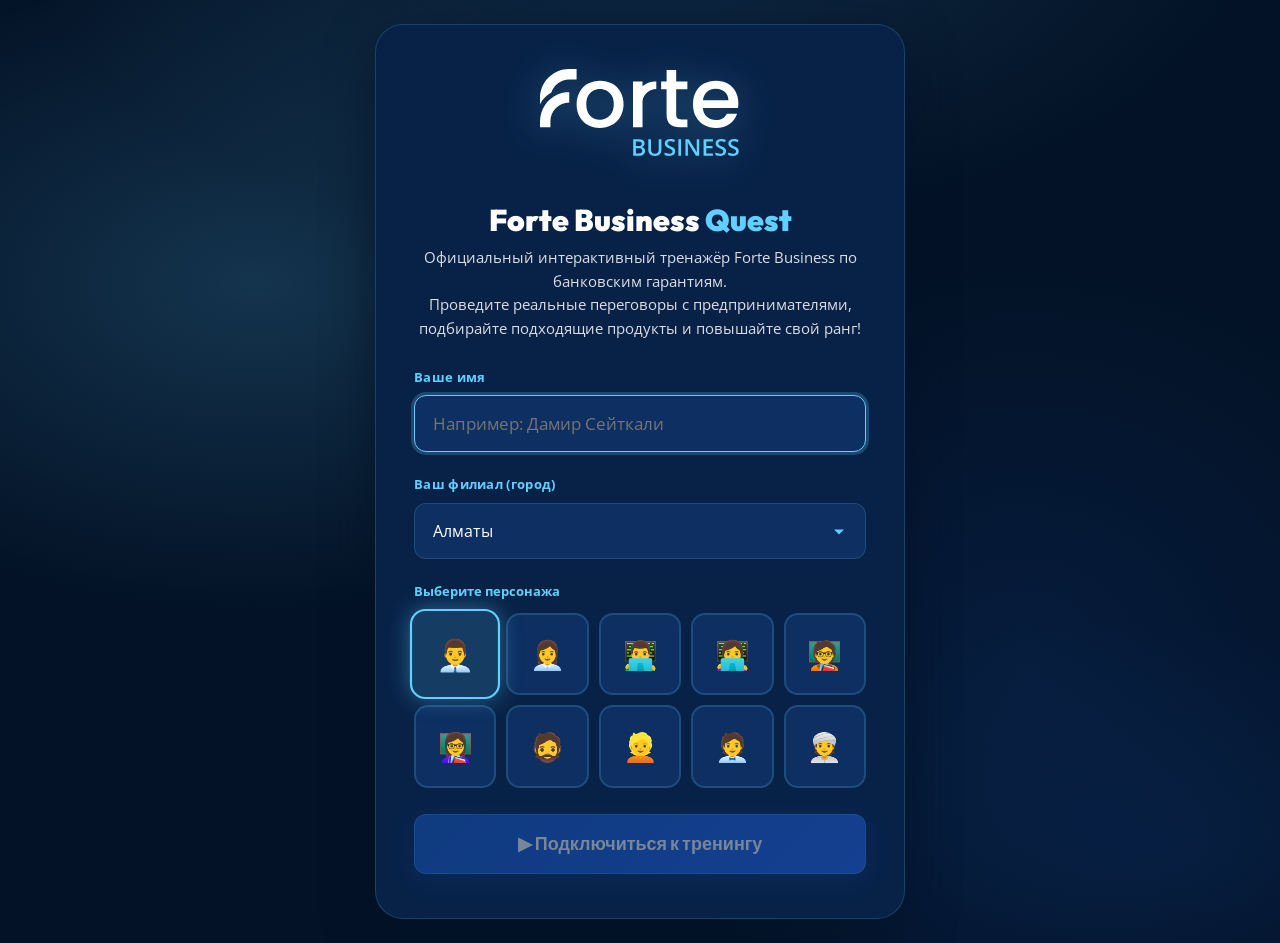
==== commit 19bbadff: "feat: theme-based animated pixel avatars with talking mouth frames and Web Speech API voice narratio" ====
--- a/index.html
+++ b/index.html
@@ -19,6 +19,7 @@
     </div>
   </div>
   <canvas id="confetti-canvas" aria-hidden="true"></canvas>
+  <script src="pixel-avatars.js"></script>
   <script src="app.js"></script>
 </body>
 </html>
--- a/style.css
+++ b/style.css
@@ -388,22 +388,94 @@
   display: flex; flex-direction: column; align-items: center; text-align: center;
 }
 .client-avatar-frame {
-  width: 104px; height: 104px;
-  border-radius: 30px;
-  background: radial-gradient(circle at 35% 35%, var(--surface3), var(--surface2));
+  width: 128px; height: 128px;
+  border-radius: 26px;
+  background: radial-gradient(circle at 35% 35%, #18335c, #072146);
   border: 3px solid var(--border);
   display: flex; align-items: center; justify-content: center;
   position: relative;
-  box-shadow: 0 10px 30px rgba(0,0,0,0.5);
+  box-shadow: 0 10px 30px rgba(0,0,0,0.5), inset 0 0 20px rgba(0,0,0,0.4);
   transition: all 0.3s cubic-bezier(0.34, 1.56, 0.64, 1);
+  overflow: hidden;
   animation: clientBreathe 3.5s ease-in-out infinite;
 }
-.client-avatar-emoji { font-size: 56px; user-select: none; transition: transform 0.2s ease; }
+.pixel-avatar-container {
+  width: 114px; height: 114px;
+  display: flex; align-items: center; justify-content: center;
+  user-select: none;
+}
+.pixel-avatar-svg {
+  width: 100%; height: 100%;
+  shape-rendering: crispEdges;
+  image-rendering: pixelated;
+  image-rendering: -moz-crisp-edges;
+  transition: transform 0.2s ease;
+}
+
+/* Mouth animations */
+.mouth-open, .mouth-happy, .mouth-skeptical { display: none; }
+.mouth-closed { display: block; }
+
+/* Speaking animation: realistic pixel mouth flap like retro RPG / LucasArts / Ace Attorney */
+.client-avatar-frame.speaking .mouth-closed {
+  animation: pixelMouthFlapClosed 0.24s steps(1) infinite;
+}
+.client-avatar-frame.speaking .mouth-open {
+  animation: pixelMouthFlapOpen 0.24s steps(1) infinite;
+}
+.client-avatar-frame.speaking .pixel-avatar-svg {
+  animation: pixelHeadBob 0.24s ease-in-out infinite alternate;
+}
+
+@keyframes pixelMouthFlapClosed {
+  0%, 49% { display: block; }
+  50%, 100% { display: none; }
+}
+@keyframes pixelMouthFlapOpen {
+  0%, 49% { display: none; }
+  50%, 100% { display: block; }
+}
+@keyframes pixelHeadBob {
+  0% { transform: translateY(0); }
+  100% { transform: translateY(-2.5px); }
+}
+
+/* Blinking Eyes */
+.pixel-eyes {
+  transform-origin: center;
+  animation: pixelEyeBlink 4.5s infinite;
+}
+@keyframes pixelEyeBlink {
+  0%, 94%, 98%, 100% { transform: scaleY(1); }
+  96% { transform: scaleY(0.1); }
+}
+
+/* Happy emotion reaction */
+.client-avatar-frame.happy .mouth-closed,
+.client-avatar-frame.happy .mouth-open,
+.client-avatar-frame.happy .mouth-skeptical {
+  display: none !important;
+}
+.client-avatar-frame.happy .mouth-happy {
+  display: block !important;
+}
+.client-avatar-frame.happy .pixel-eyes {
+  transform: scaleY(0.7);
+}
+
+/* Skeptical emotion reaction */
+.client-avatar-frame.skeptical .mouth-closed,
+.client-avatar-frame.skeptical .mouth-open,
+.client-avatar-frame.skeptical .mouth-happy {
+  display: none !important;
+}
+.client-avatar-frame.skeptical .mouth-skeptical {
+  display: block !important;
+}
 
 .client-avatar-frame.speaking {
   border-color: var(--fb-sky);
   box-shadow: 0 0 25px var(--fb-sky-glow);
-  animation: clientSpeaking 0.6s ease-in-out infinite alternate;
 }
 .client-avatar-frame.happy {
   border-color: var(--green);
@@ -422,6 +494,7 @@
   position: absolute; bottom: 8px; right: 8px;
   background: rgba(3,18,38,0.9); padding: 3px 5px; border-radius: 6px;
   opacity: 0; transition: opacity 0.25s ease;
+  z-index: 10;
 }
 .client-avatar-frame.speaking .speaking-eq { opacity: 1; }
 .eq-bar {
@@ -590,11 +663,23 @@
   border: 1px solid var(--fb-sky); border-radius: 8px;
   padding: 4px 12px; text-transform: uppercase; letter-spacing: 0.5px;
 }
+.vn-dialogue-actions {
+  display: flex; align-items: center; gap: 8px;
+}
+.vn-voice-btn {
+  background: var(--surface2); border: 1px solid var(--border);
+  color: var(--fb-sky); border-radius: 99px; padding: 5px 14px;
+  font-size: 12px; font-weight: 700; transition: all var(--tr);
+  display: inline-flex; align-items: center; gap: 5px; cursor: pointer;
+}
+.vn-voice-btn:hover { background: var(--surface3); color: #fff; border-color: var(--fb-sky); }
+.vn-voice-btn.active { background: var(--fb-sky-dim); border-color: var(--fb-sky); color: #fff; }
+
 .vn-skip-btn {
   background: var(--surface2); border: 1px solid var(--border);
   color: var(--muted); border-radius: 99px; padding: 5px 14px;
   font-size: 12px; font-weight: 700; transition: all var(--tr);
-  display: flex; align-items: center; gap: 5px;
+  display: flex; align-items: center; gap: 5px; cursor: pointer;
 }
 .vn-skip-btn:hover { background: var(--surface3); color: #fff; border-color: var(--fb-sky); }
 
@@ -889,3 +974,112 @@
   body  { background: #fff; color: #000; }
   .cert-card { border: 2px solid #ccc; box-shadow: none; }
 }
+
+/* ══════════════════════════════════════════
+   FILIAL SELECTOR & LOBBY WAITING SCREEN
+══════════════════════════════════════════ */
+.field-select {
+  width: 100%; background: var(--surface2);
+  border: 1.5px solid var(--border); border-radius: var(--radius-sm);
+  padding: 16px 18px; font-size: 16px; font-family: 'Open Sans', sans-serif;
+  color: var(--text); outline: none; appearance: none;
+  background-image: url("data:image/svg+xml,%3Csvg xmlns='http://www.w3.org/2000/svg' width='16' height='16' fill='%2361CFFF' viewBox='0 0 16 16'%3E%3Cpath d='M8 11.5l-5-5h10l-5 5z'/%3E%3C/svg%3E");
+  background-repeat: no-repeat; background-position: right 18px center;
+  transition: border-color var(--tr), box-shadow var(--tr);
+  margin-bottom: 22px; cursor: pointer;
+}
+.field-select:focus { border-color: var(--fb-sky); box-shadow: 0 0 0 3px rgba(97,207,255,0.22); }
+.field-select option { background: #072146; color: #fff; padding: 10px; }
+
+/* Lobby Screen */
+.lobby-screen {
+  min-height: 100vh; display: flex; align-items: center; justify-content: center;
+  padding: 24px; position: relative; overflow: hidden;
+}
+.lobby-card {
+  position: relative; background: var(--surface);
+  border: 1.5px solid var(--border); border-radius: 32px;
+  padding: 48px 40px; max-width: 580px; width: 100%;
+  text-align: center; box-shadow: var(--shadow);
+  animation: slideUp 0.4s ease;
+}
+.lobby-pulse-wrap {
+  width: 90px; height: 90px; margin: 0 auto 20px;
+  border-radius: 50%; background: var(--fb-sky-dim);
+  border: 2px solid var(--fb-sky);
+  display: flex; align-items: center; justify-content: center;
+  font-size: 42px; position: relative;
+  box-shadow: 0 0 30px var(--fb-sky-glow);
+}
+.lobby-pulse-wrap::after {
+  content: ''; position: absolute; inset: -10px; border-radius: 50%;
+  border: 2px solid var(--fb-sky); opacity: 0.5;
+  animation: pulseRing 2s cubic-bezier(0.2, 0.8, 0.2, 1) infinite;
+}
+@keyframes pulseRing {
+  0% { transform: scale(0.9); opacity: 0.8; }
+  100% { transform: scale(1.4); opacity: 0; }
+}
+
+.lobby-title {
+  font-family: 'Outfit', sans-serif; font-size: 28px; font-weight: 900;
+  color: #fff; margin-bottom: 8px;
+}
+.lobby-sub {
+  color: var(--text2); font-size: 15px; margin-bottom: 24px; line-height: 1.6;
+}
+
+.lobby-player-pill {
+  display: inline-flex; align-items: center; gap: 10px;
+  background: var(--surface2); border: 1.5px solid var(--border);
+  border-radius: 99px; padding: 8px 20px; font-weight: 700;
+  margin-bottom: 24px;
+}
+.lobby-filial-badge {
+  background: var(--fb-sky); color: #031226; font-size: 12px; font-weight: 800;
+  border-radius: 99px; padding: 2px 10px; text-transform: uppercase;
+}
+
+.lobby-stats-box {
+  background: var(--surface2); border: 1px solid var(--border);
+  border-radius: 18px; padding: 18px; margin-bottom: 24px;
+}
+.lobby-stats-number {
+  font-family: 'Outfit', sans-serif; font-size: 32px; font-weight: 900;
+  color: var(--fb-sky); line-height: 1.1; margin-bottom: 4px;
+}
+.lobby-stats-lbl { font-size: 13px; color: var(--muted); font-weight: 600; }
+
+/* Battle Modal */
+.battle-modal-overlay {
+  position: fixed; inset: 0; background: rgba(3,18,38,0.85);
+  backdrop-filter: blur(12px); -webkit-backdrop-filter: blur(12px);
+  z-index: 500; display: flex; align-items: center; justify-content: center;
+  padding: 20px; animation: fadeIn 0.25s ease;
+}
+.battle-modal-card {
+  background: var(--surface); border: 1.5px solid var(--fb-sky);
+  border-radius: 28px; padding: 36px 32px; max-width: 650px; width: 100%;
+  max-height: 90vh; overflow-y: auto; position: relative;
+  box-shadow: 0 20px 60px rgba(0,0,0,0.8), 0 0 40px var(--fb-sky-glow);
+  animation: scaleIn 0.3s cubic-bezier(0.34, 1.56, 0.64, 1);
+}
+.battle-modal-close {
+  position: absolute; top: 18px; right: 20px;
+  background: var(--surface2); border: 1px solid var(--border);
+  color: var(--text2); width: 36px; height: 36px; border-radius: 50%;
+  display: flex; align-items: center; justify-content: center; font-size: 18px;
+  cursor: pointer; transition: all var(--tr);
+}
+.battle-modal-close:hover { border-color: var(--fb-sky); color: #fff; }
+
+.filial-comp-box {
+  background: var(--surface); border: 1.5px solid var(--border);
+  border-radius: 20px; padding: 22px; margin-bottom: 24px;
+}
+.filial-comp-row {
+  display: flex; justify-content: space-between; align-items: center;
+  padding: 8px 0; border-bottom: 1px dashed var(--border);
+}
+.filial-comp-row:last-child { border-bottom: none; }
+
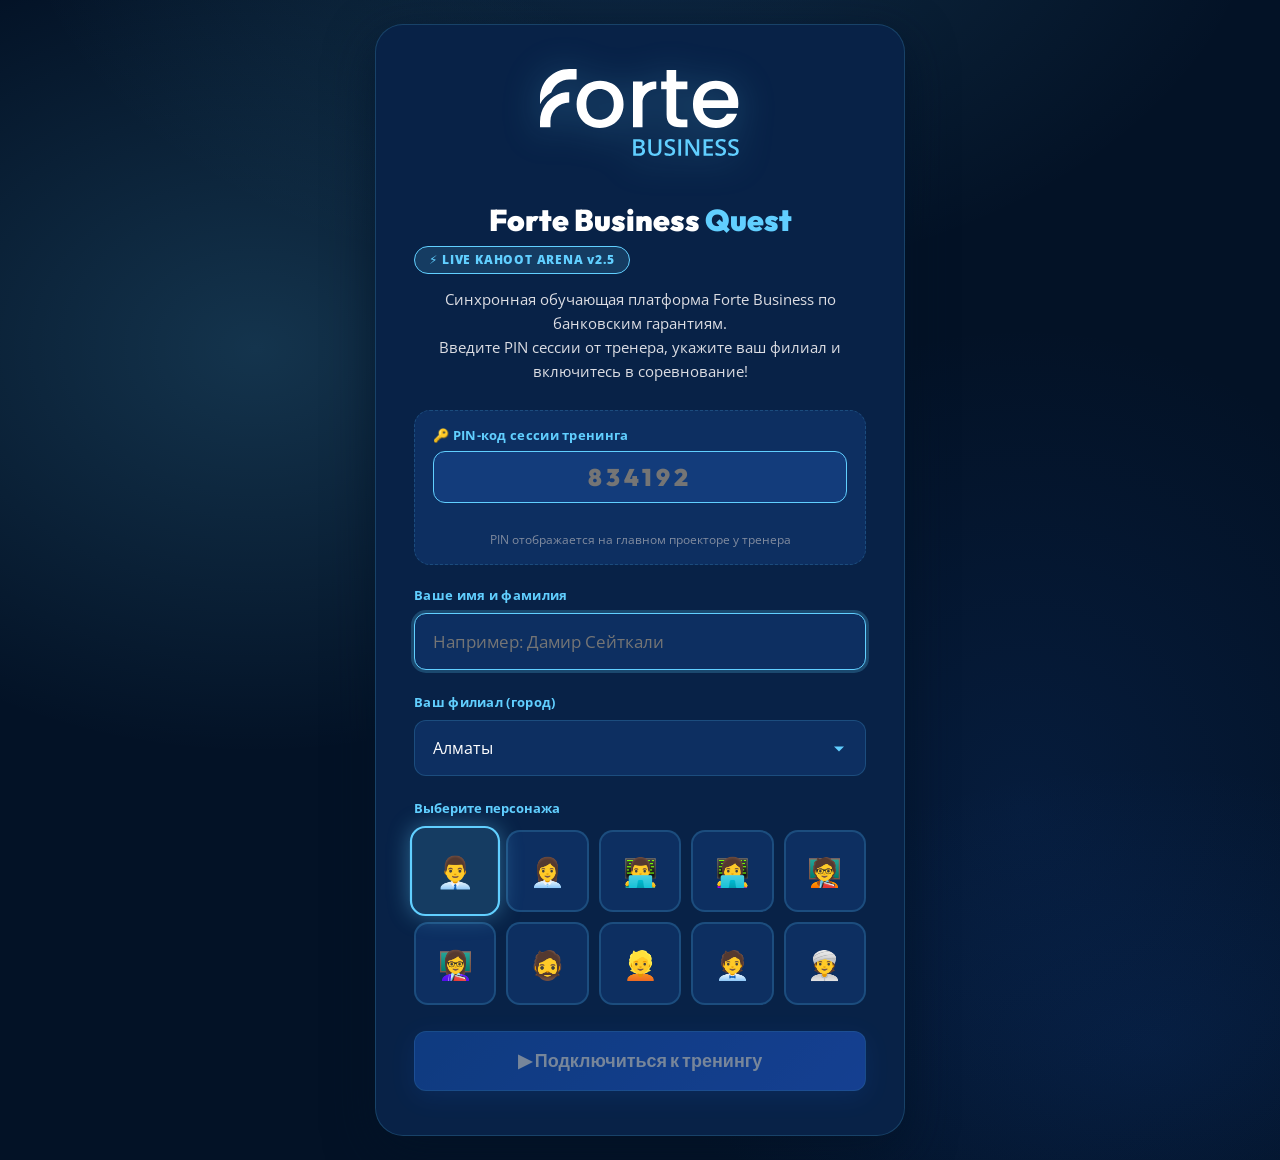
==== commit e94831b1: "fix: add cache-busting version query strings and disable server caching to force instant browser rel" ====
--- a/index.html
+++ b/index.html
@@ -8,18 +8,21 @@
   <link rel="preconnect" href="https://fonts.googleapis.com" />
   <link rel="preconnect" href="https://fonts.gstatic.com" crossorigin />
   <link href="https://fonts.googleapis.com/css2?family=Open+Sans:wght@300;400;500;600;700;800&family=Outfit:wght@600;700;800;900&display=swap" rel="stylesheet" />
-  <link rel="stylesheet" href="style.css" />
+  <meta http-equiv="Cache-Control" content="no-cache, no-store, must-revalidate" />
+  <meta http-equiv="Pragma" content="no-cache" />
+  <meta http-equiv="Expires" content="0" />
+  <link rel="stylesheet" href="style.css?v=2.5.0" />
 </head>
 <body>
   <div id="root">
     <div class="splash">
       <img src="content/forte-business-dark.svg" alt="Forte Business" class="splash-logo-img" />
       <div class="splash-title">QUEST</div>
-      <div class="splash-sub">Загрузка симулятора переговоров...</div>
+      <div class="splash-sub">Загрузка симулятора переговоров (v2.5)...</div>
     </div>
   </div>
   <canvas id="confetti-canvas" aria-hidden="true"></canvas>
-  <script src="pixel-avatars.js"></script>
-  <script src="app.js"></script>
+  <script src="pixel-avatars.js?v=2.5.0"></script>
+  <script src="app.js?v=2.5.0"></script>
 </body>
 </html>
--- a/style.css
+++ b/style.css
@@ -1083,3 +1083,81 @@
 }
 .filial-comp-row:last-child { border-bottom: none; }
 
+/* PIN Input on Login Screen */
+.login-pin-box {
+  background: var(--surface2); border: 1.5px dashed var(--border);
+  border-radius: 16px; padding: 14px 18px; margin-bottom: 20px;
+}
+.login-pin-input {
+  width: 100%; text-align: center;
+  font-family: 'Outfit', sans-serif; font-size: 24px; font-weight: 900;
+  letter-spacing: 4px; color: var(--fb-sky);
+  background: var(--surface3); border: 1.5px solid var(--fb-sky);
+  border-radius: 12px; padding: 10px; text-transform: uppercase;
+}
+.login-pin-input:focus {
+  outline: none; box-shadow: 0 0 20px var(--fb-sky-glow);
+}
+
+/* Fullscreen Countdown Overlay (3.. 2.. 1.. ПОЕХАЛИ!) */
+.countdown-overlay {
+  position: fixed; inset: 0;
+  background: radial-gradient(circle at center, rgba(7,33,70,0.95), rgba(3,18,38,0.98));
+  backdrop-filter: blur(16px);
+  z-index: 1000;
+  display: flex; flex-direction: column; align-items: center; justify-content: center;
+  text-align: center; animation: fadeIn 0.2s ease;
+}
+.countdown-big-num {
+  font-family: 'Outfit', sans-serif; font-size: 140px; font-weight: 900;
+  color: #fff; line-height: 1; text-shadow: 0 0 50px var(--fb-sky-glow);
+  animation: scaleBounce 0.8s cubic-bezier(0.34, 1.56, 0.64, 1) infinite;
+}
+.countdown-case-title {
+  font-family: 'Outfit', sans-serif; font-size: 28px; font-weight: 800;
+  color: var(--fb-sky); margin-top: 20px;
+}
+.countdown-sub {
+  font-size: 16px; color: var(--text2); margin-top: 8px;
+}
+
+@keyframes scaleBounce {
+  0% { transform: scale(0.6); opacity: 0.2; }
+  50% { transform: scale(1.1); opacity: 1; }
+  100% { transform: scale(1); opacity: 0.9; }
+}
+
+/* HUD Live Synchronized Timer */
+.hud-timer-pill {
+  display: flex; align-items: center; gap: 8px;
+  background: rgba(3,18,38,0.85); border: 1.5px solid var(--border);
+  border-radius: 99px; padding: 6px 14px;
+  font-family: 'Outfit', sans-serif; font-weight: 800; font-size: 15px;
+  transition: all 0.3s ease;
+}
+.hud-timer-pill.warning {
+  border-color: var(--fb-gold); color: var(--fb-gold);
+}
+.hud-timer-pill.danger {
+  border-color: var(--red); color: var(--red);
+  animation: pulse 0.7s infinite;
+}
+
+/* Round Waiting Card */
+.round-wait-card {
+  background: var(--surface); border: 2px solid var(--fb-sky);
+  border-radius: 28px; padding: 36px 32px; text-align: center;
+  max-width: 620px; margin: 40px auto;
+  box-shadow: 0 20px 60px rgba(0,0,0,0.6), 0 0 35px var(--fb-sky-glow);
+  animation: fadeIn 0.3s ease;
+}
+.round-wait-icon { font-size: 52px; margin-bottom: 14px; animation: pulse 2s infinite ease-in-out; }
+.round-wait-title { font-size: 24px; font-weight: 800; color: #fff; margin-bottom: 10px; font-family: 'Outfit', sans-serif; }
+.round-wait-sub { font-size: 15px; color: var(--text2); line-height: 1.55; margin-bottom: 22px; }
+.round-wait-live-tag {
+  display: inline-flex; align-items: center; gap: 8px; font-size: 13px; font-weight: 700;
+  color: var(--fb-sky); background: var(--fb-sky-dim); border: 1px solid var(--fb-sky);
+  padding: 8px 18px; border-radius: 99px;
+}
+
+
